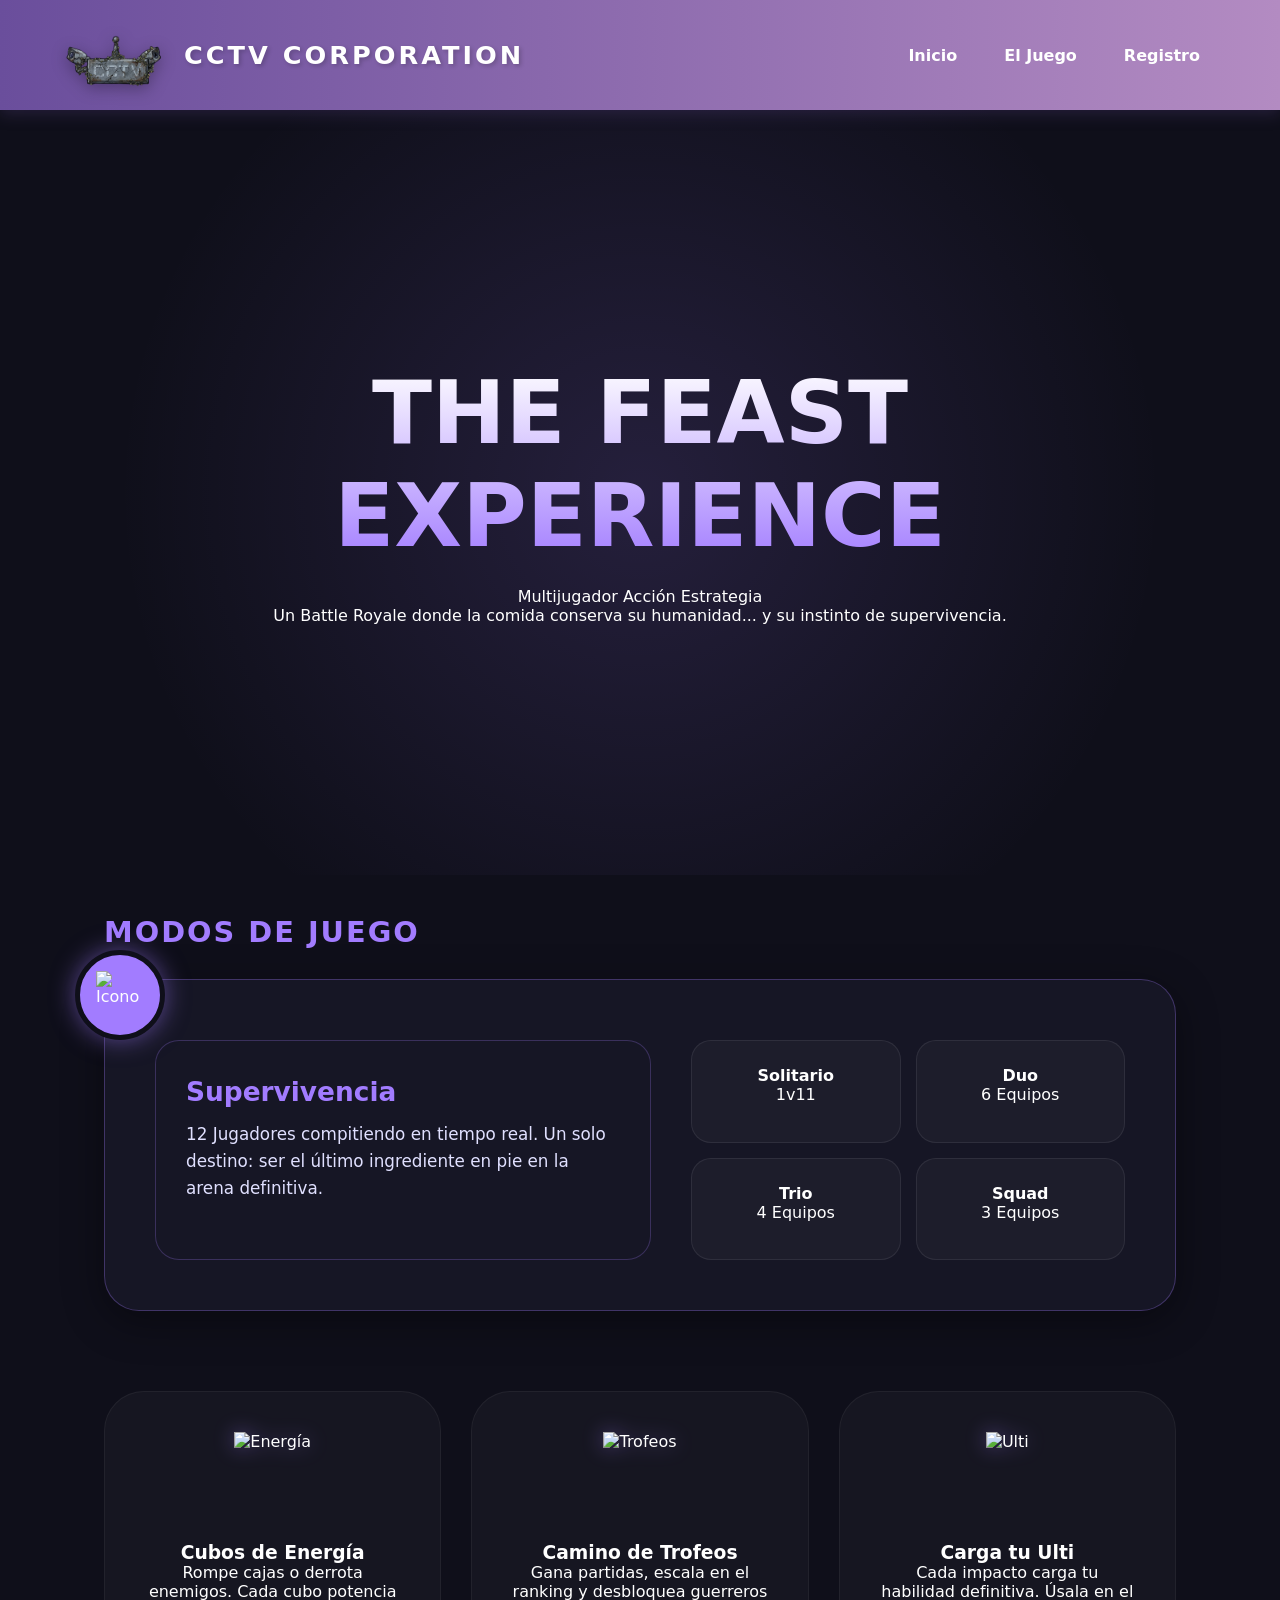
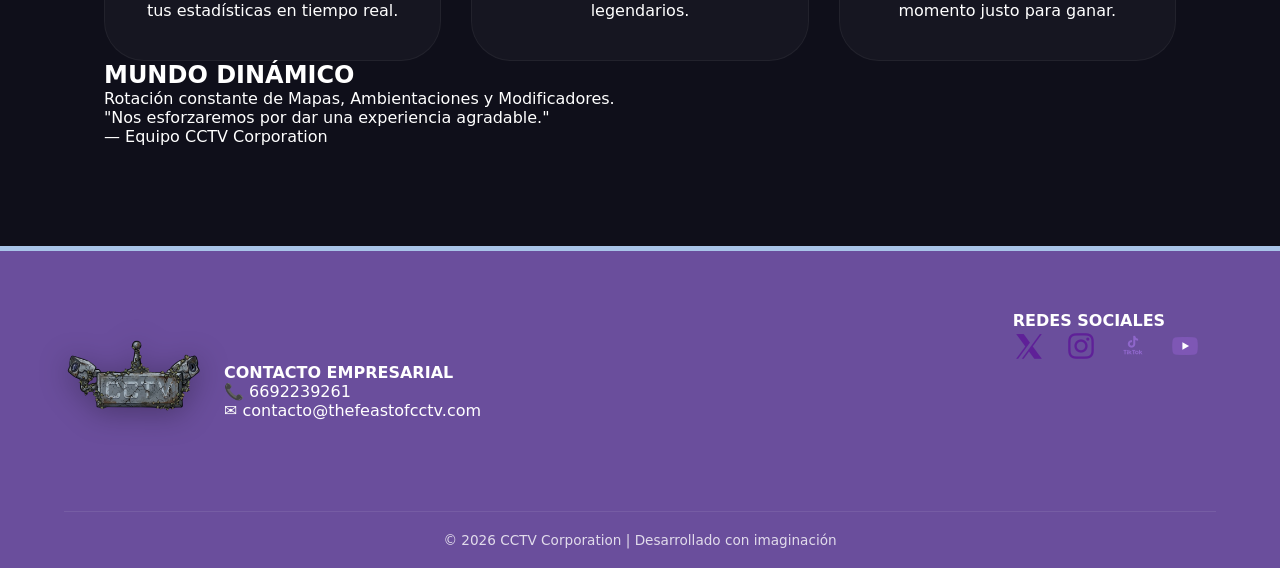
==== comojugar.html @ 88000f33 "Actualizar comojugar.html" ====
<!DOCTYPE html>
<html lang="es">
<head>
  <meta charset="UTF-8">
  <meta name="viewport" content="width=device-width, initial-scale=1.0">
  <title>CCTV Corporation | Información</title>
  <link rel="stylesheet" href="Css/estilos.css">
  <link rel="stylesheet" href="Css/informacion.css">
</head>
<body>

  <header class="kyamo">
    <div class="left">
      <img src="Img/Logo_Empresa.png" class="logo" alt="Logo CCTV Studios">
      <h2 class="brand-name">CCTV Corporation</h2>
    </div>
    <nav>
      <ul class="main-menu">
        <li><a href="index.html">Inicio</a></li>
        <li class="has-submenu">
          <span class="parent-title">El Juego</span>
          <ul class="submenu">
            <li><a href="comojugar.html">Información</a></li>
            <li><a href="Personajes.html">Personajes</a></li>
            <li><a href="powerups.html">Cosas Futuras</a></li>
          </ul>
        </li>
        <li><a href="Registro.html">Registro</a></li>
      </ul>
    </nav>
  </header>

  <main class="gameplay-page">
    <section class="gameplay-hero">
        <div class="hero-content">
            <h1 class="glitch-text">THE FEAST EXPERIENCE</h1>
            <div class="hero-badges">
                <span class="badge">Multijugador</span>
                <span class="badge">Acción</span>
                <span class="badge">Estrategia</span>
            </div>
            <p class="hero-subtitle">Un Battle Royale donde la comida conserva su humanidad... y su instinto de supervivencia.</p>
        </div>
    </section>

    <div class="main-container">
        <section class="bento-section">
            <h2 class="section-label">MODOS DE JUEGO</h2>
            
            <div class="bento-card-main">
                <div class="floating-icon-main">
                    <img src="Img/Iconos/corona.png" alt="Icono" class="custom-icon">
                </div>
                
                <div class="main-content">
                    <h3>Supervivencia</h3>
                    <p>12 Jugadores compitiendo en tiempo real. Un solo destino: ser el último ingrediente en pie en la arena definitiva.</p>
                </div>

                <div class="satellite-cards">
                    <div class="s-card"><div class="s-info"><h4>Solitario</h4><p>1v11</p></div></div>
                    <div class="s-card"><div class="s-info"><h4>Duo</h4><p>6 Equipos</p></div></div>
                    <div class="s-card"><div class="s-info"><h4>Trio</h4><p>4 Equipos</p></div></div>
                    <div class="s-card"><div class="s-info"><h4>Squad</h4><p>3 Equipos</p></div></div>
                </div>
            </div>
        </section>

        <section class="mechanics-section">
            <div class="mechanic-card">
                <div class="mech-icon-img"><img src="Img/Iconos/cubo_energia.png" alt="Energía"></div>
                <h3>Cubos de Energía</h3>
                <p>Rompe cajas o derrota enemigos. Cada cubo potencia tus estadísticas en tiempo real.</p>
            </div>
            <div class="mechanic-card">
                <div class="mech-icon-img"><img src="Img/Iconos/trofeo.png" alt="Trofeos"></div>
                <h3>Camino de Trofeos</h3>
                <p>Gana partidas, escala en el ranking y desbloquea guerreros legendarios.</p>
            </div>
            <div class="mechanic-card">
                <div class="mech-icon-img"><img src="Img/Iconos/ulti.png" alt="Ulti"></div>
                <h3>Carga tu Ulti</h3>
                <p>Cada impacto carga tu habilidad definitiva. Úsala en el momento justo para ganar.</p>
            </div>
        </section>

        <section class="rotation-banner">
            <div class="banner-content">
                <h2>MUNDO DINÁMICO</h2>
                <p>Rotación constante de Mapas, Ambientaciones y Modificadores.</p>
            </div>
        </section>

        <section class="team-footer">
            <div class="footer-card">
                <p>"Nos esforzaremos por dar una experiencia agradable."</p>
                <span class="brand-signature">— Equipo CCTV Corporation</span>
            </div>
        </section>
    </div>
  </main>

  <footer class="site-footer">
    <div class="footer-wrapper">
      <div class="footer-column left">
        <img src="Img/Logo_Empresa.png" alt="CCTV Studios" class="footer-logo">         
        <div class="contact-info">
          <h4>CONTACTO EMPRESARIAL</h4>
          <p><span class="icon">📞</span> 6692239261</p>
          <p><span class="icon">✉️</span> contacto@thefeastofcctv.com</p>
        </div>
      </div>

      <div class="footer-column right">
        <h4>REDES SOCIALES</h4>
        <div class="social-icons">
          <a href="https://x.com" target="_blank"><img src="Img/Social/X-Twitter.png" alt="X"></a>
          <a href="https://instagram.com/" target="_blank"><img src="Img/Social/Instagram.png" alt="Instagram"></a>
          <a href="https://tiktok.com/" target="_blank"><img src="Img/Social/TikTok.png" alt="TikTok"></a>
          <a href="https://youtube.com/" target="_blank"><img src="Img/Social/YouTube.png" alt="YouTube"></a>
        </div>
      </div>
    </div>

    <div class="footer-bottom">
      © 2026 CCTV Corporation | Desarrollado con imaginación 
    </div>
  </footer>

</body>
</html>
---- Css/estilos.css ----
/* ====================== VARIABLES Y PALETA ====================== */
:root {
  --lavanda-claro: #E6D4E8;
  --lavanda-medio: #B38BC2;
  --lavanda-fuerte: #6A4E9C;
  --azul-lavanda: #A8C4E8;
  --fondo: #F0E8F5; 
  --blanco: #ffffff;
  --texto-oscuro: #2d3436;
}

/* --- General --- */
body {
  margin: 0;
  padding: 0;
  font-family: 'Segoe UI', Tahoma, Geneva, Verdana, sans-serif;
  background-color: var(--fondo);
  color: var(--texto-oscuro);
  overflow-x: hidden;
}

/* --- Header / Navegación (LOGO MAXIMIZADO) --- */
.kyamo {
  background: linear-gradient(90deg, var(--lavanda-fuerte), var(--lavanda-medio));
  display: flex;
  justify-content: space-between;
  align-items: center;
  padding: 10px 5%; 
  box-shadow: 0 4px 15px rgba(106, 78, 156, 0.25);
  position: sticky;
  top: 0;
  z-index: 1000;
  min-height: 80px; 
}

.left { 
  display: flex; 
  align-items: center; 
  gap: 20px; 
}

.logo { 
  width: 100px; 
  height: auto; 
  margin-top: 5px;
  margin-bottom: -15px; 
  filter: drop-shadow(0 4px 8px rgba(0,0,0,0.3));
  transition: transform 0.4s cubic-bezier(0.175, 0.885, 0.32, 1.275);
  z-index: 1001;
}

.logo:hover {
  transform: scale(1.15) rotate(5deg);
}

.brand-name {
  color: white;
  text-transform: uppercase;
  letter-spacing: 3px;
  font-size: 1.6rem; 
  font-weight: 900;
  margin: 0;
  text-shadow: 2px 2px 4px rgba(0,0,0,0.2);
}

.main-menu { list-style: none; display: flex; gap: 15px; margin: 0; padding: 0; }

.main-menu a, .parent-title {
  color: white;
  text-decoration: none;
  font-weight: bold;
  padding: 10px 16px;
  border-radius: 25px;
  transition: 0.3s;
  font-size: 1rem;
}

.main-menu a:hover, .parent-title:hover { 
  background-color: rgba(255, 255, 255, 0.25); 
}

/* Submenú */
.has-submenu { position: relative; }
.submenu {
  display: none;
  position: absolute;
  background-color: white;
  padding: 12px;
  border-radius: 12px;
  box-shadow: 0 10px 25px rgba(0,0,0,0.15);
  list-style: none;
  top: 110%;
  left: 0;
  min-width: 180px;
}
.submenu li a { color: var(--lavanda-fuerte); display: block; padding: 10px; text-decoration: none; border-radius: 8px; }
.submenu li a:hover { background-color: var(--lavanda-claro); }
.has-submenu:hover .submenu { display: block; }

/* --- BANNER --- */
.banner { width: 100%; position: relative; overflow: hidden; }
.banner-container { position: relative; line-height: 0; }
.banner-img { width: 100%; height: auto; display: block; }

.banner-text {
  position: absolute;
  top: 50%;
  left: 5%;
  transform: translateY(-50%);
  color: white;
  max-width: 550px;
  line-height: normal;
}
.banner-text-content {
    background: rgba(0, 0, 0, 0.4); 
    padding: 30px;
    border-radius: 20px;
    backdrop-filter: blur(8px); 
    border-left: 6px solid var(--lavanda-medio);
    text-shadow: 2px 2px 10px rgba(0,0,0,0.5);
}
.banner-text h1 { font-size: 3rem; margin: 0 0 10px 0; }
.banner-text p { font-size: 1.3rem; font-weight: 300; margin: 0; }

/* --- CUERPO PRINCIPAL --- */
.main-content {
  padding: 80px 10%;
  background: linear-gradient(180deg, #F0E8F5 0%, #FFFFFF 100%);
}

.mission-section {
  text-align: center;
  background: white;
  padding: 60px 40px;
  border-radius: 40px;
  box-shadow: 0 20px 40px rgba(106, 78, 156, 0.05);
  margin-bottom: 80px;
  animation: fadeIn 1s ease-out;
}

.section-title {
    color: var(--lavanda-fuerte);
    font-size: 2.8rem;
    font-weight: 800;
    text-shadow: 2px 2px 0px var(--lavanda-claro);
}
.section-title::after {
    content: '';
    display: block; width: 60px; height: 4px;
    background: var(--lavanda-medio); margin: 15px auto; border-radius: 2px;
}

.mission-text { font-size: 1.15rem; line-height: 1.8; color: #555; max-width: 850px; margin: 0 auto; }

/* Grid de Características */
.features-grid {
    display: grid;
    grid-template-columns: repeat(auto-fit, minmax(200px, 1fr));
    gap: 25px;
    margin-top: 50px;
}
.feature-item {
    background: #fdfbff; padding: 30px; border-radius: 20px;
    border: 2px solid var(--lavanda-claro); 
    box-shadow: 0 10px 20px rgba(179, 139, 194, 0.15);
    transition: 0.3s ease;
}
.feature-item:hover { transform: translateY(-10px); border-color: var(--lavanda-fuerte); background-color: var(--blanco); }
.feature-icon { font-size: 2.5rem; margin-bottom: 15px; display: block; }

/* --- SECCIÓN PROYECTO CON SLIDER Y LOGO --- */
.featured-project {
  background: linear-gradient(135deg, var(--lavanda-fuerte) 0%, var(--lavanda-medio) 100%);
  padding: 60px;
  border-radius: 40px;
  box-shadow: 0 15px 40px rgba(106, 78, 156, 0.3);
  color: white;
}

.project-container { display: flex; align-items: center; gap: 50px; flex-wrap: wrap; }

.project-info { flex: 1; min-width: 300px; }
.project-info .subtitle { color: var(--lavanda-claro); font-weight: bold; letter-spacing: 2px; font-size: 0.9rem; }
.project-name { font-size: 2.8rem; font-weight: bold; margin: 10px 0 20px 0; }
.project-info p { color: rgba(255, 255, 255, 0.9); line-height: 1.6; margin-bottom: 25px; }

.btn-explore {
  display: inline-block; background-color: white; color: var(--lavanda-fuerte);
  padding: 15px 35px; border-radius: 50px; text-decoration: none; font-weight: bold; transition: 0.3s;
}
.btn-explore:hover { background-color: var(--lavanda-claro); transform: translateY(-3px) scale(1.05); }

/* Contenedor del Slider y Logo del Juego */
.project-image-wrapper {
    flex: 1;
    position: relative;
    display: flex;
    justify-content: center;
    align-items: center;
    min-height: 450px; 
    border-radius: 30px;
}

/* El Logo del Videojuego Maximizado */
.floating-game-logo {
    width: 100%;
    max-width: 500px; /* Tamaño épico para el logo */
    height: auto;
    z-index: 10;
    filter: drop-shadow(0 20px 50px rgba(0,0,0,0.5));
    animation: float 4s ease-in-out infinite;
}

/* El Carrusel de Fondo Animado */
.game-slider {
    position: absolute;
    width: 100%; height: 100%; top: 0; left: 0;
    border-radius: 30px; overflow: hidden;
    opacity: 0.3; /* No distrae el texto */
    mask-image: radial-gradient(circle, black 50%, transparent 100%);
}
.slide {
    position: absolute; width: 100%; height: 100%;
    object-fit: cover; opacity: 0;
    animation: autoSlider 12s infinite;
}
.slide:nth-child(1) { animation-delay: 0s; }
.slide:nth-child(2) { animation-delay: 4s; }
.slide:nth-child(3) { animation-delay: 8s; }

/* --- Animaciones --- */
@keyframes autoSlider {
    0% { opacity: 0; transform: scale(1.1); }
    10% { opacity: 1; }
    33% { opacity: 1; }
    43% { opacity: 0; transform: scale(1); }
    100% { opacity: 0; }
}
@keyframes float { 0%, 100% { transform: translateY(0px); } 50% { transform: translateY(-20px); } }
@keyframes fadeIn { from { opacity: 0; transform: translateY(20px); } to { opacity: 1; transform: translateY(0); } }

/* --- Footer --- */
.site-footer {
  background-color: var(--lavanda-fuerte);
  color: white;
  padding: 60px 5% 20px;
  border-top: 5px solid var(--azul-lavanda);
}
.footer-wrapper { display: flex; justify-content: space-between; flex-wrap: wrap; gap: 40px; }
.footer-logo { width: 140px; height: auto; margin-bottom: 20px; filter: drop-shadow(0 5px 15px rgba(0,0,0,0.3)); }

.social-icons img { width: 32px; margin-right: 15px; transition: 0.3s; }
.social-icons img:hover { transform: translateY(-5px); }

.footer-bottom {
  text-align: center; margin-top: 40px; padding-top: 20px;
  border-top: 1px solid rgba(255,255,255,0.1); font-size: 0.85rem; opacity: 0.8;
}


/* ====================== MODO MÓVIL DEFINITIVO (TOTAL) ====================== */
@media (max-width: 768px) {
  
  /* 1. Header compacto */
  .kyamo {
    padding: 8px 5%;
    flex-direction: column; 
    gap: 5px;
  }
  .left { flex-direction: row; gap: 10px; }
  .logo { width: 45px; margin: 0; }
  .brand-name { font-size: 1.1rem; letter-spacing: 1px; }
  .main-menu { gap: 5px; }
  .main-menu a, .parent-title { font-size: 0.8rem; padding: 5px 10px; }

  /* 2. Banner: Texto miniatura */
  .banner-text {
    top: 50%;
    left: 5%;
    max-width: 180px; 
    transform: translateY(-50%);
    position: absolute; 
  }
  .banner-text-content {
    padding: 8px 12px;
    background: rgba(0, 0, 0, 0.5);
    border-radius: 10px;
  }
  .banner-text h1 { font-size: 1rem; margin: 0; }
  .banner-text p { font-size: 0.65rem; line-height: 1.1; }

  /* 3. Contenido principal */
  .main-content { padding: 30px 5%; }
  .section-title { font-size: 1.8rem; }
  .features-grid { grid-template-columns: 1fr; gap: 15px; }

  /* 4. TARJETA DEL JUEGO (ARREGLO DE TEXTO Y ESPACIOS) */
  .featured-project {
    padding: 40px 20px !important; /* Forzamos espacio interno */
    border-radius: 35px;
    margin: 0 10px; /* Evita que la tarjeta toque los bordes del cel */
  }

  .project-info {
    width: 100%;
    display: flex;
    flex-direction: column;
    align-items: center; /* Centra títulos, párrafos y botones */
  }

  .project-name {
    font-size: 1.8rem;
    margin-bottom: 15px;
    text-align: center;
  }

  .project-info p {
    font-size: 0.9rem;
    line-height: 1.5;
    max-width: 92%; /* EL TRUCO: evita que el texto toque los bordes */
    margin: 0 auto 25px auto; 
    text-align: center;
  }

  /* 5. EL LOGO (LA MANZANA) */
  .project-image-wrapper {
    min-height: 250px;
    display: flex;
    justify-content: center;
    align-items: center;
    margin-top: 30px; /* Separa la manzana del botón de arriba */
    width: 100%;
  }

  .floating-game-logo {
    width: 85%; /* Se adapta al ancho del dispositivo */
    max-width: 260px; /* Tamaño máximo para que no se vea gigante */
    height: auto;
    filter: drop-shadow(0 15px 30px rgba(0,0,0,0.4));
  }

  /* 6. Footer móvil */
  .footer-wrapper {
    flex-direction: column;
    text-align: center;
    gap: 25px;
  }
  .footer-logo { width: 80px; margin: 0 auto; }
}
---- Css/informacion.css ----
/* --- VARIABLES Y RESET --- */
:root {
    --neon-purple: #a27cff;
    --neon-pink: #ff00ff;
    --deep-bg: #0f0f1a;
}

* {
    margin: 0;
    padding: 0;
    box-sizing: border-box;
}

body {
    background-color: var(--deep-bg);
    color: white;
    font-family: 'Segoe UI', system-ui, sans-serif;
    overflow-x: hidden;
}

/* --- HERO SECTION --- */
.gameplay-hero {
    height: 85vh;
    display: flex;
    justify-content: center;
    align-items: center;
    text-align: center;
    background: radial-gradient(circle at center, rgba(162, 124, 255, 0.15) 0%, transparent 70%);
}

.hero-content {
    width: 100%;
    max-width: 900px;
    display: flex;
    flex-direction: column;
    align-items: center;
}

.glitch-text {
    font-size: clamp(2.5rem, 8vw, 5.5rem);
    font-weight: 900;
    background: linear-gradient(to bottom, #fff, var(--neon-purple));
    -webkit-background-clip: text;
    -webkit-text-fill-color: transparent;
    margin-bottom: 20px;
}

/* --- SECCIÓN MODOS DE JUEGO --- */
.main-container {
    max-width: 1200px;
    margin: 0 auto;
    padding: 0 5% 100px;
}

.section-label {
    font-size: 1.8rem;
    margin: 40px 0 20px;
    text-transform: uppercase;
    letter-spacing: 2px;
    color: var(--neon-purple);
}

/* TARJETA PRINCIPAL - CORREGIDA */
.bento-card-main {
    background: #161625 !important;
    border: 1px solid rgba(162, 124, 255, 0.3);
    border-radius: 35px;
    padding: 60px 50px 50px;
    position: relative;
    display: flex;
    align-items: stretch;        /* Mejor alineación vertical */
    gap: 40px;
    margin-top: 30px;
    box-shadow: 0 10px 40px rgba(0, 0, 0, 0.4);
}

/* ICONO EN LA ESQUERDA */
.floating-icon-main {
    position: absolute;
    top: -30px;    
    left: -30px;   
    width: 90px;
    height: 90px;
    background: var(--neon-purple);
    border-radius: 50%;
    display: flex;
    align-items: center;
    justify-content: center;
    box-shadow: 0 0 25px rgba(162, 124, 255, 0.5);
    z-index: 10;
    border: 5px solid var(--deep-bg);
}

.floating-icon-main img {
    width: 60%;
    height: 60%;
    object-fit: contain;
}

/* === FIX DEL RECTÁNGULO BLANCO === */
.main-content {
    flex: 1;
    background: #161625;
    padding: 35px 30px;
    border-radius: 24px;
    border: 1px solid rgba(162, 124, 255, 0.25);
    min-height: 220px;
}

.main-content h3 {
    color: var(--neon-purple);
    margin-bottom: 14px;
    font-size: 1.65rem;
}

.main-content p {
    color: #e0e0ff;
    line-height: 1.6;
    font-size: 1.05rem;
}

/* TARJETAS PEQUEÑAS (Solitario, Duo, Trio, Squad) */
.satellite-cards {
    flex: 1;
    display: grid;
    grid-template-columns: 1fr 1fr;
    gap: 15px;
    align-self: stretch;
}

.s-card {
    background: rgba(255, 255, 255, 0.03);
    border: 1px solid rgba(255, 255, 255, 0.08);
    padding: 25px;
    border-radius: 20px;
    text-align: center;
    transition: all 0.3s ease;
}

.s-card:hover {
    background: rgba(162, 124, 255, 0.08);
    border-color: rgba(162, 124, 255, 0.3);
    transform: translateY(-3px);
}

/* --- SECCIÓN MECÁNICAS --- */
.mechanics-section {
    display: grid;
    grid-template-columns: repeat(3, 1fr);
    gap: 30px;
    margin-top: 80px;
}

.mechanic-card {
    background: rgba(255, 255, 255, 0.03);
    padding: 40px;
    border-radius: 40px;
    border: 1px solid rgba(255, 255, 255, 0.05);
    text-align: center;
    transition: 0.3s;
}

.mechanic-card:hover {
    transform: translateY(-5px);
    border-color: rgba(162, 124, 255, 0.2);
}

/* ESTILO PARA ICONOS PERSONALIZADOS */
.mech-icon-img {
    width: 100%;
    height: 90px;
    display: flex;
    justify-content: center;
    align-items: center;
    margin-bottom: 20px;
}

.mech-icon-img img {
    height: 100%;
    width: auto;
    filter: drop-shadow(0 0 10px rgba(162, 124, 255, 0.4));
}

/* RESPONSIVE */
@media (max-width: 950px) {
    .floating-icon-main { 
        left: 15px; 
        top: -40px; 
    }
    
    .bento-card-main { 
        flex-direction: column; 
        padding-top: 80px; 
        text-align: center; 
        gap: 30px;
    }
    
    .main-content {
        min-height: auto;
        text-align: center;
    }
    
    .mechanics-section { 
        grid-template-columns: 1fr; 
    }
    
    .satellite-cards { 
        width: 100%; 
        grid-template-columns: 1fr 1fr; 
    }
}

/* Pequeño ajuste extra para móviles muy pequeños */
@media (max-width: 600px) {
    .satellite-cards {
        grid-template-columns: 1fr;
    }
    
    .bento-card-main {
        padding: 60px 25px 40px;
    }
}
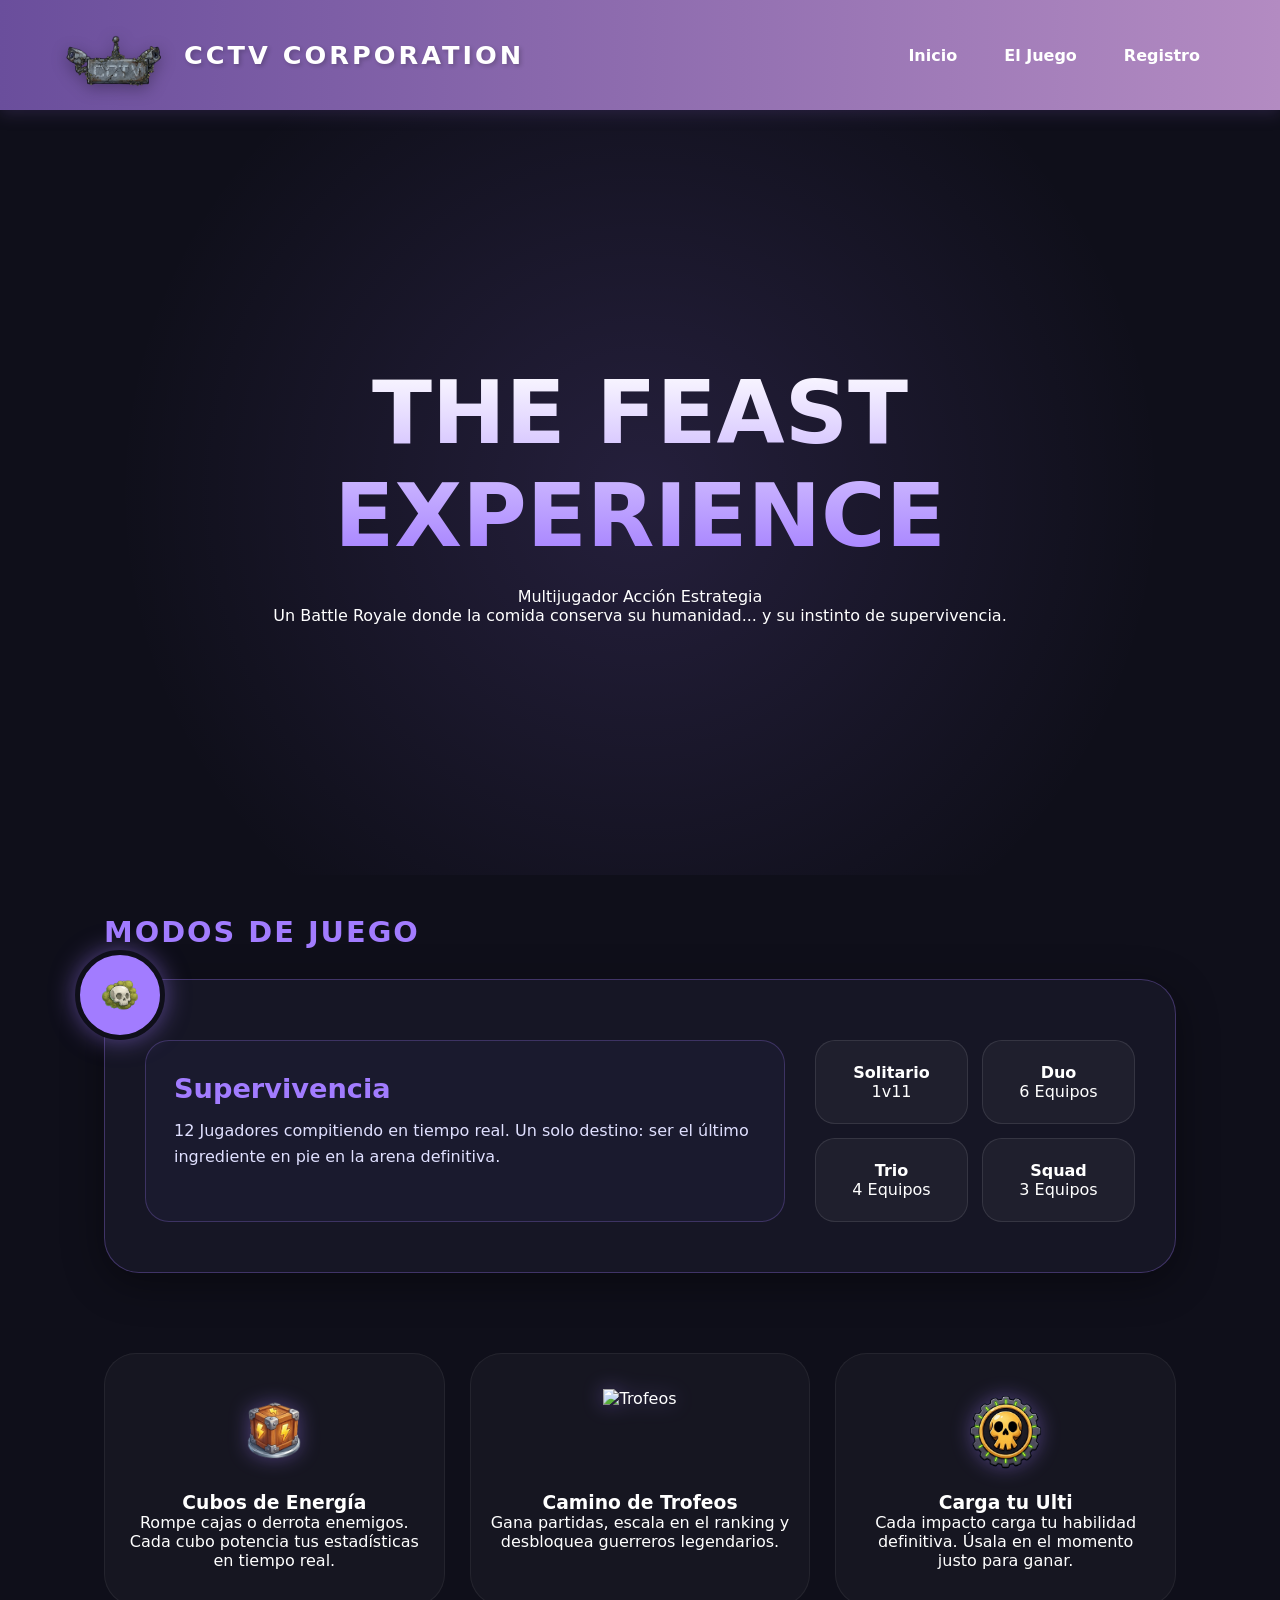
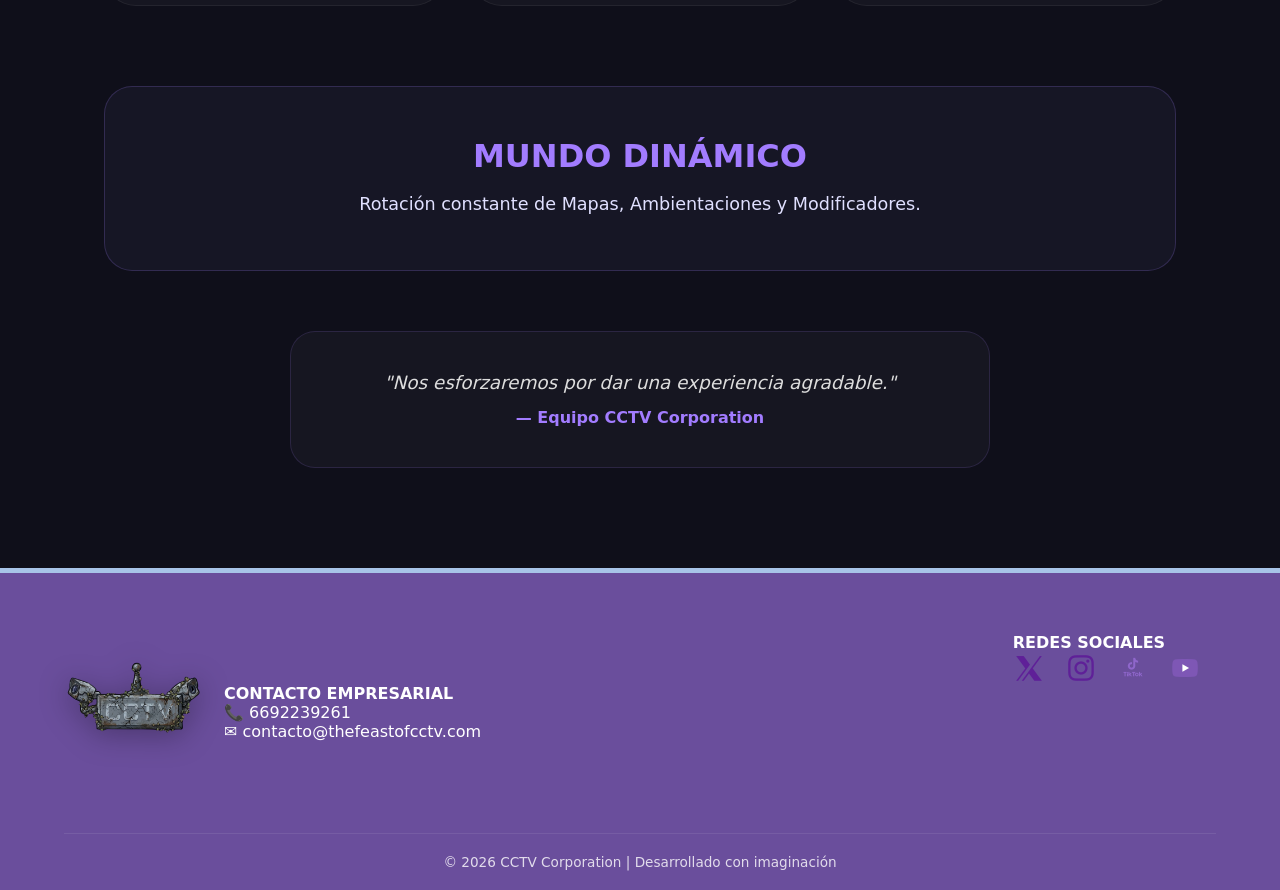
==== commit 93469bae: "Actualizar comojugar.html" ====
--- a/comojugar.html
+++ b/comojugar.html
@@ -73,7 +73,7 @@
                 <p>Rompe cajas o derrota enemigos. Cada cubo potencia tus estadísticas en tiempo real.</p>
             </div>
             <div class="mechanic-card">
-                <div class="mech-icon-img"><img src="Img/Iconos/trofeo.png" alt="Trofeos"></div>
+                <div class="mech-icon-img"><img src="Img/Iconos/trofeo.svg" alt="Trofeos"></div>
                 <h3>Camino de Trofeos</h3>
                 <p>Gana partidas, escala en el ranking y desbloquea guerreros legendarios.</p>
             </div>
--- a/Css/informacion.css
+++ b/Css/informacion.css
@@ -60,25 +60,24 @@
     color: var(--neon-purple);
 }
 
-/* TARJETA PRINCIPAL - CORREGIDA */
+/* TARJETA PRINCIPAL */
 .bento-card-main {
-    background: #161625 !important;
+    background: #161625;
     border: 1px solid rgba(162, 124, 255, 0.3);
     border-radius: 35px;
-    padding: 60px 50px 50px;
+    padding: 60px 40px 50px;
     position: relative;
     display: flex;
-    align-items: stretch;        /* Mejor alineación vertical */
-    gap: 40px;
+    gap: 30px;
     margin-top: 30px;
     box-shadow: 0 10px 40px rgba(0, 0, 0, 0.4);
 }
 
-/* ICONO EN LA ESQUERDA */
+/* ICONO FLOTANTE */
 .floating-icon-main {
     position: absolute;
-    top: -30px;    
-    left: -30px;   
+    top: -30px;
+    left: -30px;
     width: 90px;
     height: 90px;
     background: var(--neon-purple);
@@ -97,126 +96,165 @@
     object-fit: contain;
 }
 
-/* === FIX DEL RECTÁNGULO BLANCO === */
+/* CONTENIDO PRINCIPAL (SUPERVIVENCIA) */
 .main-content {
     flex: 1;
-    background: #161625;
-    padding: 35px 30px;
+    background: #1a1a2e;
+    padding: 32px 28px;
     border-radius: 24px;
     border: 1px solid rgba(162, 124, 255, 0.25);
-    min-height: 220px;
+    min-width: 0;
 }
 
 .main-content h3 {
     color: var(--neon-purple);
     margin-bottom: 14px;
-    font-size: 1.65rem;
+    font-size: 1.7rem;
 }
 
 .main-content p {
     color: #e0e0ff;
-    line-height: 1.6;
-    font-size: 1.05rem;
-}
-
-/* TARJETAS PEQUEÑAS (Solitario, Duo, Trio, Squad) */
+    line-height: 1.65;
+}
+
+/* TARJETAS SATÉLITE */
 .satellite-cards {
-    flex: 1;
     display: grid;
     grid-template-columns: 1fr 1fr;
-    gap: 15px;
-    align-self: stretch;
+    gap: 14px;
+    flex-shrink: 0;
+    width: 100%;
+    max-width: 320px;
 }
 
 .s-card {
-    background: rgba(255, 255, 255, 0.03);
-    border: 1px solid rgba(255, 255, 255, 0.08);
-    padding: 25px;
+    background: rgba(255, 255, 255, 0.04);
+    border: 1px solid rgba(255, 255, 255, 0.1);
+    padding: 22px 18px;
     border-radius: 20px;
     text-align: center;
     transition: all 0.3s ease;
 }
 
 .s-card:hover {
-    background: rgba(162, 124, 255, 0.08);
-    border-color: rgba(162, 124, 255, 0.3);
-    transform: translateY(-3px);
+    background: rgba(162, 124, 255, 0.1);
+    border-color: var(--neon-purple);
 }
 
 /* --- SECCIÓN MECÁNICAS --- */
 .mechanics-section {
     display: grid;
     grid-template-columns: repeat(3, 1fr);
-    gap: 30px;
+    gap: 25px;
     margin-top: 80px;
 }
 
 .mechanic-card {
     background: rgba(255, 255, 255, 0.03);
-    padding: 40px;
-    border-radius: 40px;
-    border: 1px solid rgba(255, 255, 255, 0.05);
-    text-align: center;
-    transition: 0.3s;
-}
-
-.mechanic-card:hover {
-    transform: translateY(-5px);
-    border-color: rgba(162, 124, 255, 0.2);
-}
-
-/* ESTILO PARA ICONOS PERSONALIZADOS */
+    padding: 35px 20px;
+    border-radius: 32px;
+    border: 1px solid rgba(255, 255, 255, 0.06);
+    text-align: center;
+}
+
 .mech-icon-img {
-    width: 100%;
-    height: 90px;
+    height: 85px;
     display: flex;
     justify-content: center;
     align-items: center;
-    margin-bottom: 20px;
+    margin-bottom: 18px;
 }
 
 .mech-icon-img img {
     height: 100%;
-    width: auto;
     filter: drop-shadow(0 0 10px rgba(162, 124, 255, 0.4));
+}
+
+/* ====================== SECCIONES QUE FALTABAN ====================== */
+
+/* MUNDO DINÁMICO */
+.rotation-banner {
+    margin-top: 80px;
+    background: #161625;
+    border-radius: 28px;
+    padding: 50px 40px;
+    text-align: center;
+    border: 1px solid rgba(162, 124, 255, 0.2);
+}
+
+.rotation-banner h2 {
+    color: var(--neon-purple);
+    font-size: 2rem;
+    margin-bottom: 15px;
+}
+
+.rotation-banner p {
+    color: #e0e0ff;
+    font-size: 1.1rem;
+    line-height: 1.7;
+}
+
+/* NOTA DEL EQUIPO (team-footer) */
+.team-footer {
+    margin-top: 60px;
+    text-align: center;
+}
+
+.footer-card {
+    background: rgba(255, 255, 255, 0.03);
+    border: 1px solid rgba(162, 124, 255, 0.15);
+    border-radius: 25px;
+    padding: 40px 30px;
+    max-width: 700px;
+    margin: 0 auto;
+}
+
+.footer-card p {
+    font-size: 1.15rem;
+    font-style: italic;
+    margin-bottom: 15px;
+    color: #ddd;
+}
+
+.brand-signature {
+    color: var(--neon-purple);
+    font-weight: 600;
 }
 
 /* RESPONSIVE */
 @media (max-width: 950px) {
-    .floating-icon-main { 
-        left: 15px; 
-        top: -40px; 
-    }
-    
-    .bento-card-main { 
-        flex-direction: column; 
-        padding-top: 80px; 
-        text-align: center; 
-        gap: 30px;
-    }
-    
+    .bento-card-main {
+        flex-direction: column;
+        padding: 75px 25px 40px;
+        gap: 25px;
+    }
+
+    .satellite-cards {
+        grid-template-columns: 1fr 1fr;
+        width: 100%;
+        max-width: none;
+    }
+
     .main-content {
-        min-height: auto;
         text-align: center;
     }
-    
-    .mechanics-section { 
-        grid-template-columns: 1fr; 
-    }
-    
-    .satellite-cards { 
-        width: 100%; 
-        grid-template-columns: 1fr 1fr; 
-    }
-}
-
-/* Pequeño ajuste extra para móviles muy pequeños */
+
+    .mechanics-section {
+        grid-template-columns: 1fr;
+    }
+
+    .rotation-banner {
+        padding: 40px 25px;
+    }
+}
+
 @media (max-width: 600px) {
     .satellite-cards {
         grid-template-columns: 1fr;
     }
-    
+
     .bento-card-main {
-        padding: 60px 25px 40px;
+        padding-left: 20px;
+        padding-right: 20px;
     }
 }
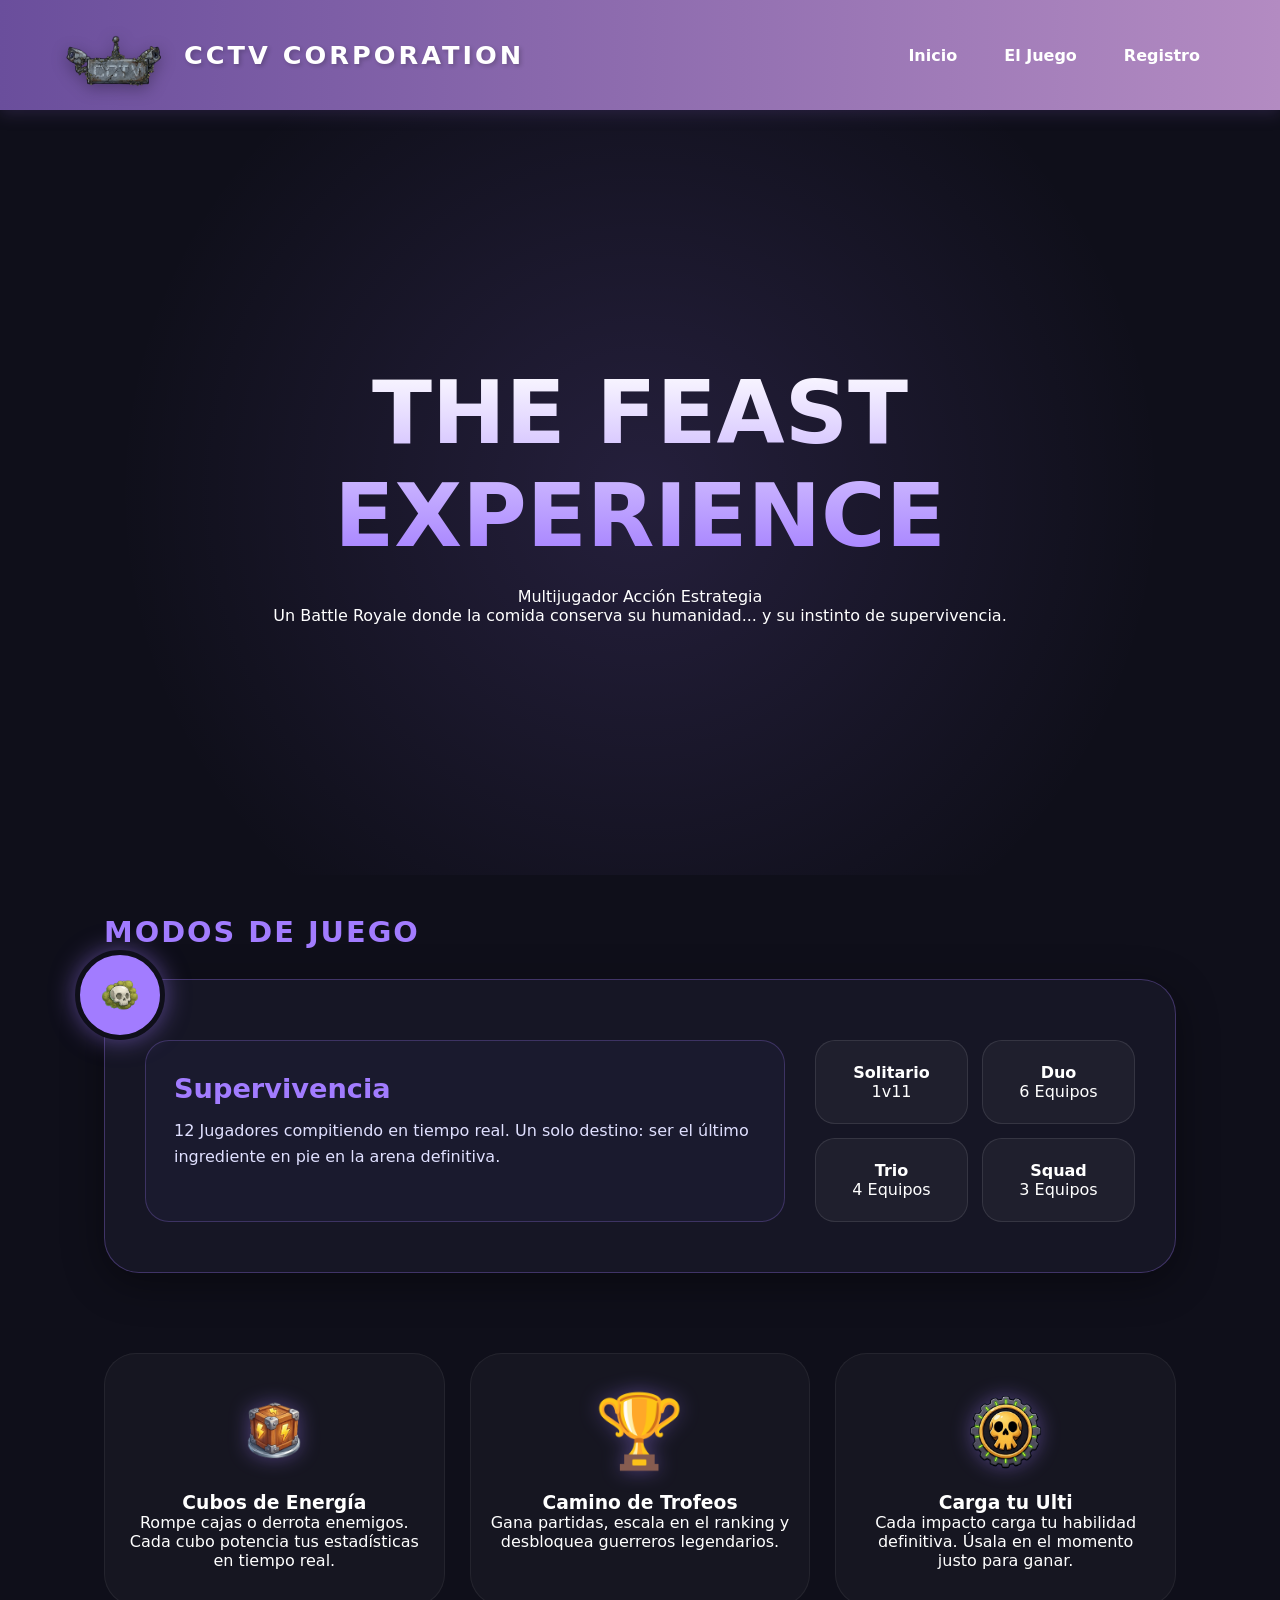
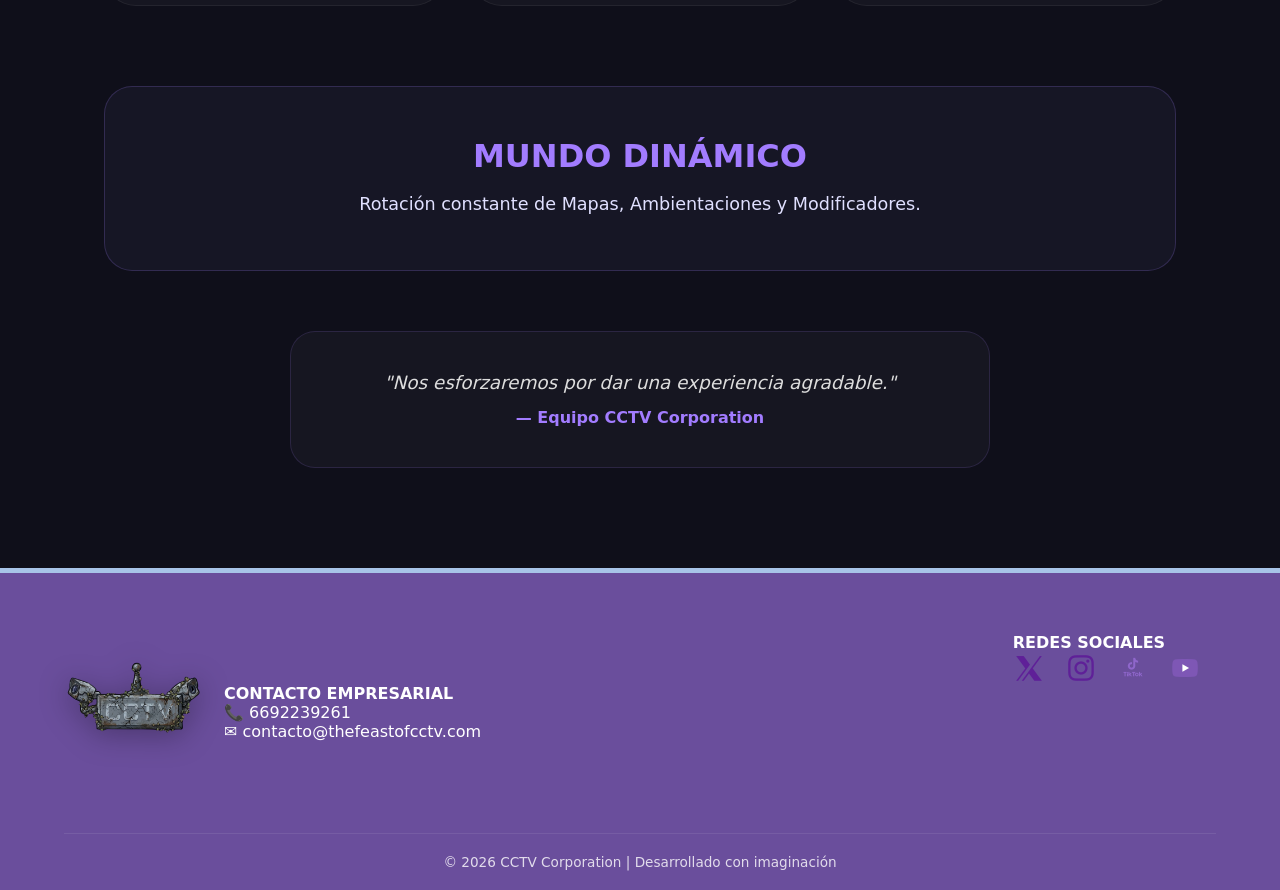
==== commit 8195b7d7: "Actualizar comojugar.html" ====
--- a/comojugar.html
+++ b/comojugar.html
@@ -73,7 +73,7 @@
                 <p>Rompe cajas o derrota enemigos. Cada cubo potencia tus estadísticas en tiempo real.</p>
             </div>
             <div class="mechanic-card">
-                <div class="mech-icon-img"><img src="Img/Iconos/trofeo.svg" alt="Trofeos"></div>
+                <div class="mech-icon-img"><img src="Img/Iconos/Trofeo.png" alt="Trofeos"></div>
                 <h3>Camino de Trofeos</h3>
                 <p>Gana partidas, escala en el ranking y desbloquea guerreros legendarios.</p>
             </div>
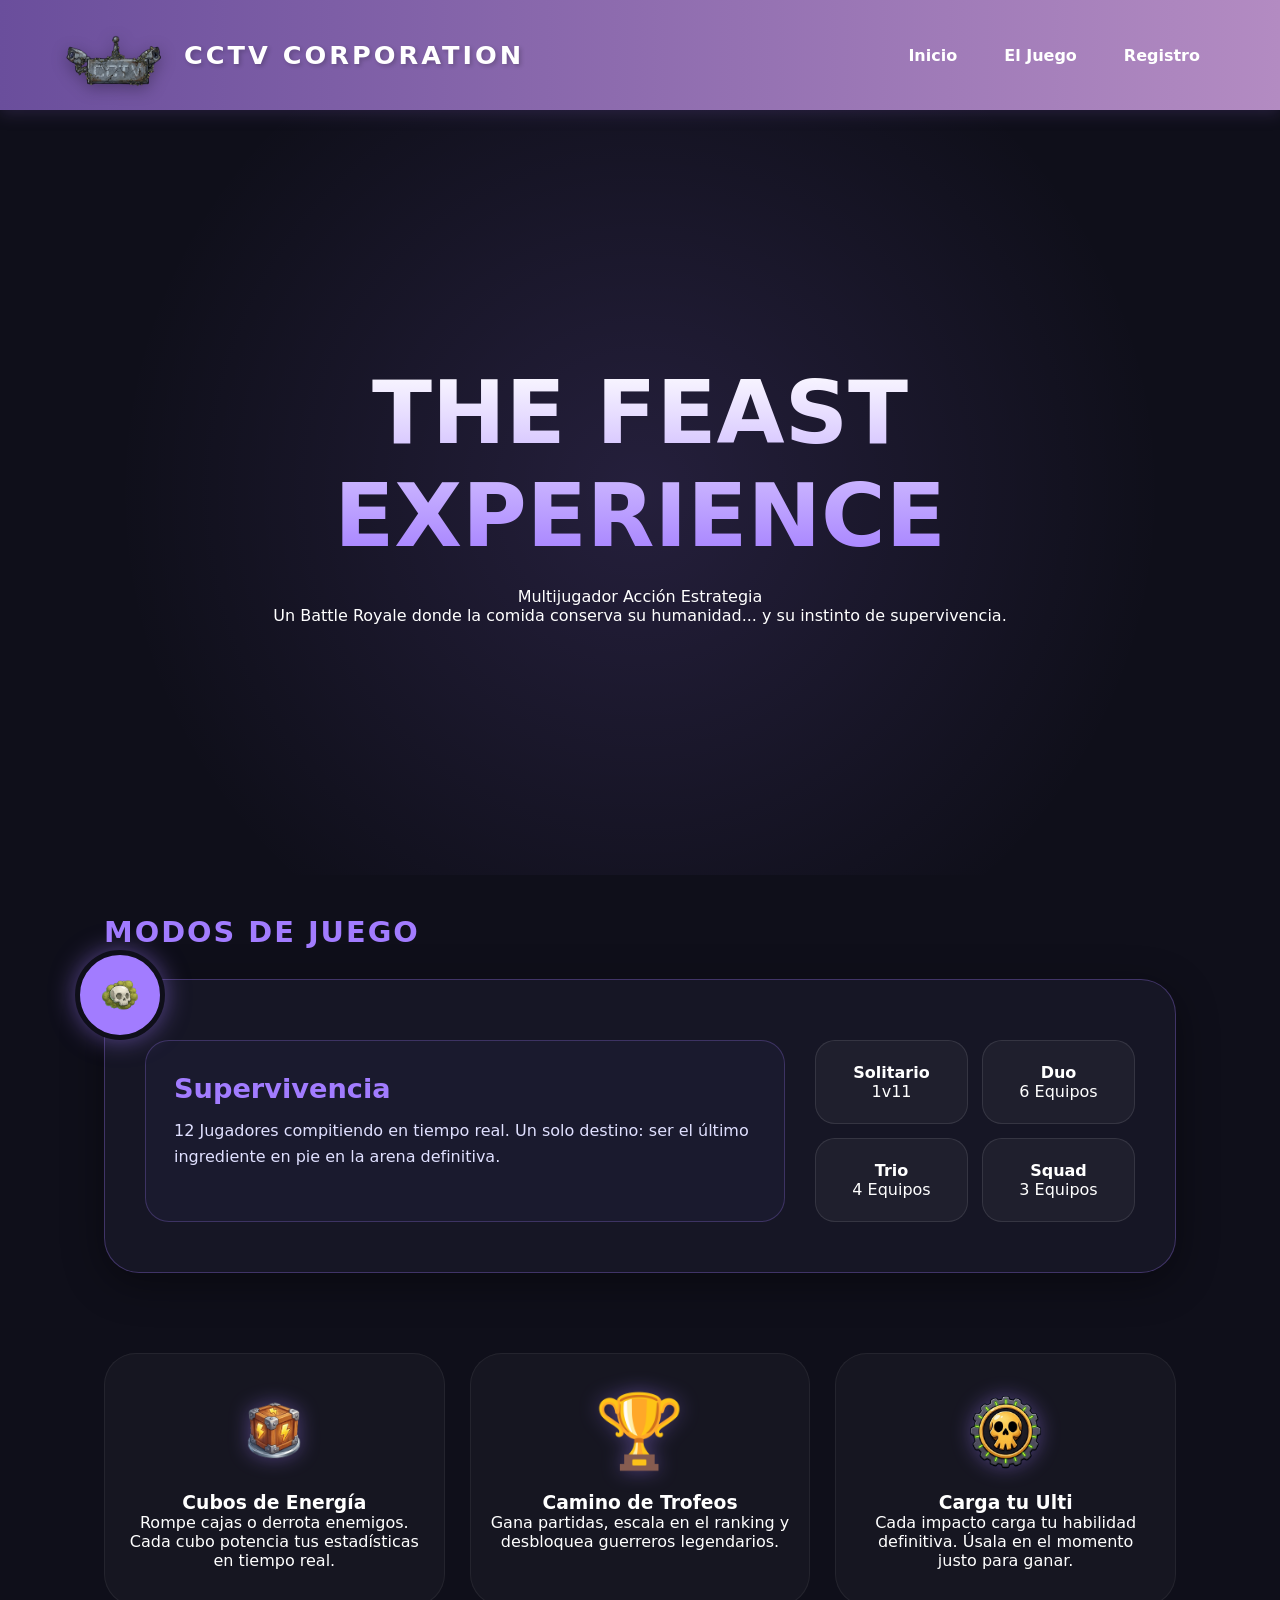
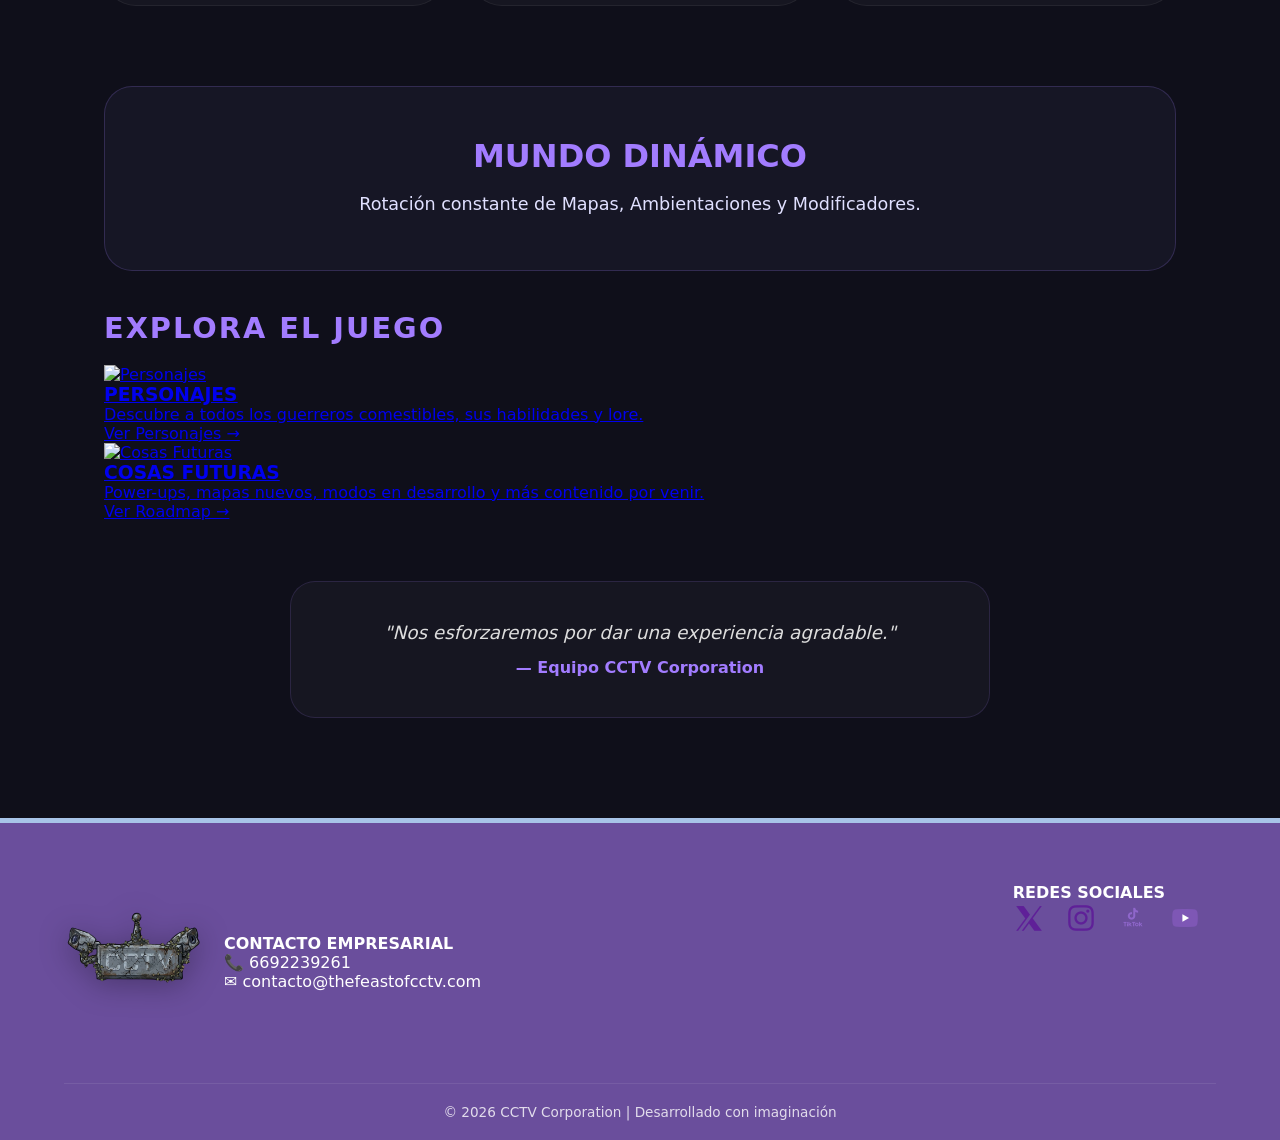
==== commit ac53502b: "Actualizar comojugar.html" ====
--- a/comojugar.html
+++ b/comojugar.html
@@ -90,6 +90,32 @@
                 <p>Rotación constante de Mapas, Ambientaciones y Modificadores.</p>
             </div>
         </section>
+<section class="explore-section">
+        <h2 class="section-label">EXPLORA EL JUEGO</h2>
+        <div class="explore-grid">
+            
+            <!-- Tarjeta Personajes -->
+            <a href="Personajes.html" class="explore-card characters-card">
+                <div class="card-icon">
+                    <img src="Img/Iconos/personajes-icon.png" alt="Personajes">
+                </div>
+                <h3>PERSONAJES</h3>
+                <p>Descubre a todos los guerreros comestibles, sus habilidades y lore.</p>
+                <span class="explore-link">Ver Personajes →</span>
+            </a>
+
+            <!-- Tarjeta Cosas Futuras -->
+            <a href="powerups.html" class="explore-card future-card">
+                <div class="card-icon">
+                    <img src="Img/Iconos/futuro-icon.png" alt="Cosas Futuras">
+                </div>
+                <h3>COSAS FUTURAS</h3>
+                <p>Power-ups, mapas nuevos, modos en desarrollo y más contenido por venir.</p>
+                <span class="explore-link">Ver Roadmap →</span>
+            </a>
+
+        </div>
+    </section>
 
         <section class="team-footer">
             <div class="footer-card">
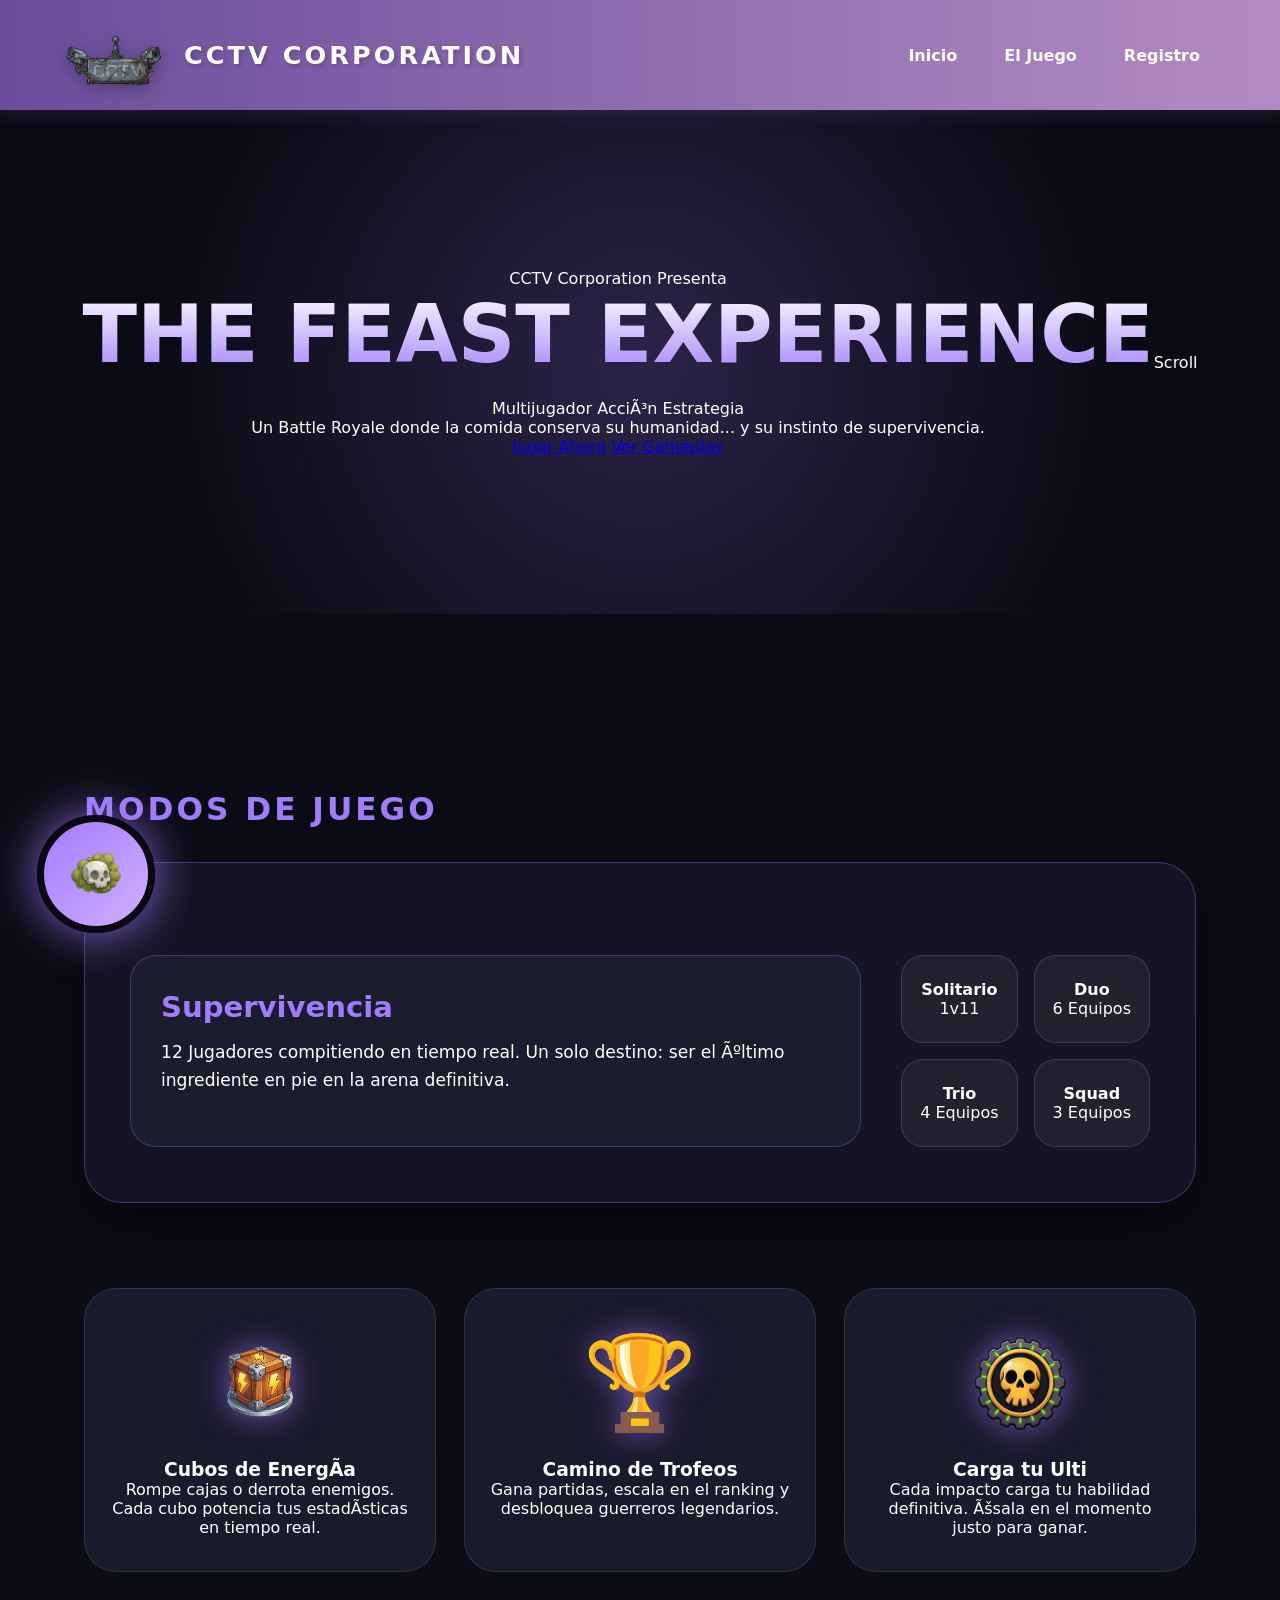
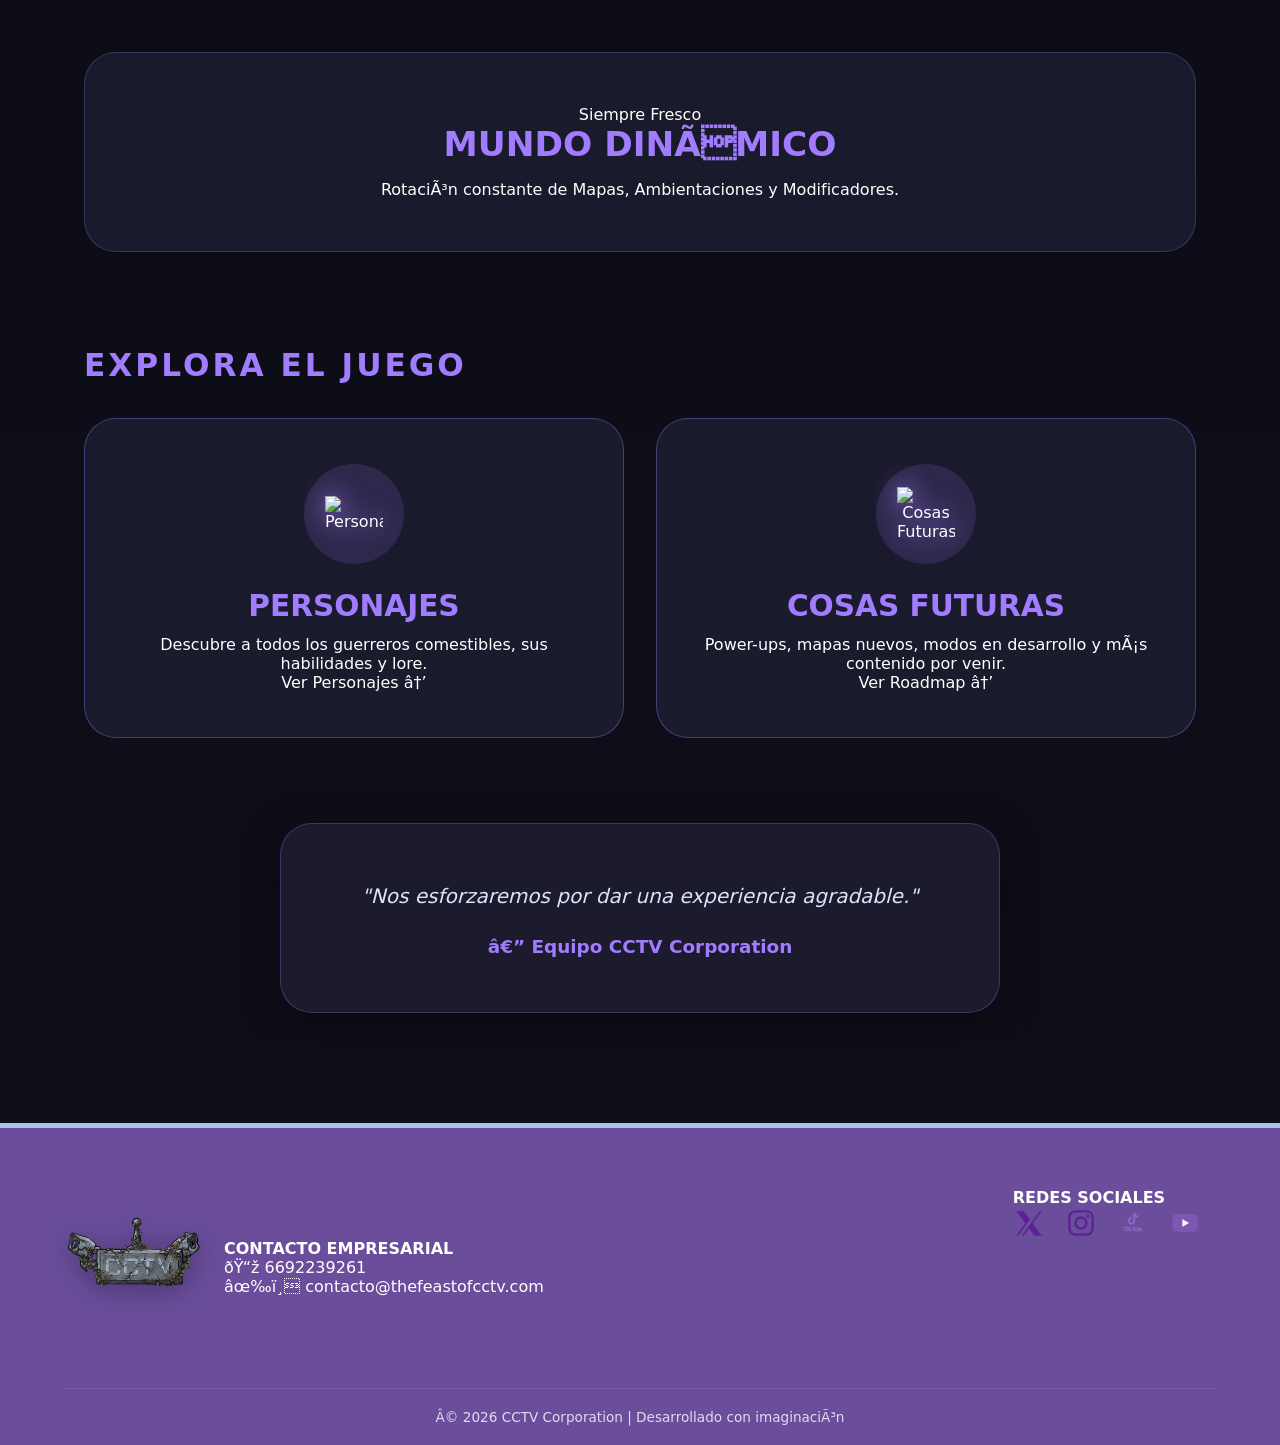
==== commit 42e5d2d8: "Actualizar comojugar.html" ====
--- a/comojugar.html
+++ b/comojugar.html
@@ -3,9 +3,12 @@
 <head>
   <meta charset="UTF-8">
   <meta name="viewport" content="width=device-width, initial-scale=1.0">
-  <title>CCTV Corporation | Información</title>
+  <title>CCTV Corporation | InformaciÃ³n</title>
   <link rel="stylesheet" href="Css/estilos.css">
   <link rel="stylesheet" href="Css/informacion.css">
+  <link rel="preconnect" href="https://fonts.googleapis.com">
+  <link rel="preconnect" href="https://fonts.gstatic.com" crossorigin>
+  <link href="https://fonts.googleapis.com/css2?family=Orbitron:wght@400;700;900&display=swap" rel="stylesheet">
 </head>
 <body>
 
@@ -20,7 +23,7 @@
         <li class="has-submenu">
           <span class="parent-title">El Juego</span>
           <ul class="submenu">
-            <li><a href="comojugar.html">Información</a></li>
+            <li><a href="comojugar.html">InformaciÃ³n</a></li>
             <li><a href="Personajes.html">Personajes</a></li>
             <li><a href="powerups.html">Cosas Futuras</a></li>
           </ul>
@@ -32,97 +35,116 @@
 
   <main class="gameplay-page">
     <section class="gameplay-hero">
-        <div class="hero-content">
-            <h1 class="glitch-text">THE FEAST EXPERIENCE</h1>
-            <div class="hero-badges">
-                <span class="badge">Multijugador</span>
-                <span class="badge">Acción</span>
-                <span class="badge">Estrategia</span>
+      <div class="hero-bg-grid"></div>
+      <div class="hero-orb orb-1"></div>
+      <div class="hero-orb orb-2"></div>
+
+      <div class="hero-content">
+        <p class="hero-tagline">CCTV Corporation Presenta</p>
+        <h1 class="glitch-text" data-text="THE FEAST EXPERIENCE">THE FEAST EXPERIENCE</h1>
+        <div class="hero-badges">
+          <span class="badge">Multijugador</span>
+          <span class="badge">AcciÃ³n</span>
+          <span class="badge">Estrategia</span>
+        </div>
+        <p class="hero-subtitle">Un Battle Royale donde la comida conserva su humanidad... y su instinto de supervivencia.</p>
+        <div class="hero-cta-group">
+          <a href="Registro.html" class="btn-primary">Jugar Ahora</a>
+          <a href="comojugar.html" class="btn-outline">Ver Gameplay</a>
+        </div>
+      </div>
+
+      <div class="hero-scroll-hint">
+        <span>Scroll</span>
+        <div class="scroll-line"></div>
+      </div>
+    </section>
+
+    <div id="particles"></div>
+
+    <div class="main-container">
+      <section class="bento-section">
+        <h2 class="section-label">Modos de Juego</h2>
+
+        <div class="bento-card-main">
+          <div class="floating-icon-main">
+            <img src="Img/Iconos/corona.png" alt="Icono" class="custom-icon">
+          </div>
+
+          <div class="main-content">
+            <h3>Supervivencia</h3>
+            <p>12 Jugadores compitiendo en tiempo real. Un solo destino: ser el Ãºltimo ingrediente en pie en la arena definitiva.</p>
+          </div>
+
+          <div class="satellite-cards">
+            <div class="s-card"><div class="s-info"><h4>Solitario</h4><p>1v11</p></div></div>
+            <div class="s-card"><div class="s-info"><h4>Duo</h4><p>6 Equipos</p></div></div>
+            <div class="s-card"><div class="s-info"><h4>Trio</h4><p>4 Equipos</p></div></div>
+            <div class="s-card"><div class="s-info"><h4>Squad</h4><p>3 Equipos</p></div></div>
+          </div>
+        </div>
+      </section>
+
+      <section class="mechanics-section">
+        <div class="mechanic-card">
+          <div class="mech-icon-img"><img src="Img/Iconos/cubo_energia.png" alt="EnergÃ­a"></div>
+          <h3>Cubos de EnergÃ­a</h3>
+          <p>Rompe cajas o derrota enemigos. Cada cubo potencia tus estadÃ­sticas en tiempo real.</p>
+        </div>
+        <div class="mechanic-card">
+          <div class="mech-icon-img"><img src="Img/Iconos/Trofeo.png" alt="Trofeos"></div>
+          <h3>Camino de Trofeos</h3>
+          <p>Gana partidas, escala en el ranking y desbloquea guerreros legendarios.</p>
+        </div>
+        <div class="mechanic-card">
+          <div class="mech-icon-img"><img src="Img/Iconos/ulti.png" alt="Ulti"></div>
+          <h3>Carga tu Ulti</h3>
+          <p>Cada impacto carga tu habilidad definitiva. Ãšsala en el momento justo para ganar.</p>
+        </div>
+      </section>
+
+      <section class="rotation-banner">
+        <div class="banner-inner">
+          <div class="banner-pill">Siempre Fresco</div>
+          <h2>MUNDO DINÃMICO</h2>
+          <p>RotaciÃ³n constante de Mapas, Ambientaciones y Modificadores.</p>
+          <div class="banner-dots">
+            <span></span><span></span><span></span>
+          </div>
+        </div>
+      </section>
+
+      <section class="explore-section">
+        <h2 class="section-label">Explora el Juego</h2>
+        <div class="explore-grid">
+
+          <a href="Personajes.html" class="explore-card characters-card">
+            <div class="card-icon">
+              <img src="Img/Iconos/personajes-icon.png" alt="Personajes">
             </div>
-            <p class="hero-subtitle">Un Battle Royale donde la comida conserva su humanidad... y su instinto de supervivencia.</p>
-        </div>
-    </section>
-
-    <div class="main-container">
-        <section class="bento-section">
-            <h2 class="section-label">MODOS DE JUEGO</h2>
-            
-            <div class="bento-card-main">
-                <div class="floating-icon-main">
-                    <img src="Img/Iconos/corona.png" alt="Icono" class="custom-icon">
-                </div>
-                
-                <div class="main-content">
-                    <h3>Supervivencia</h3>
-                    <p>12 Jugadores compitiendo en tiempo real. Un solo destino: ser el último ingrediente en pie en la arena definitiva.</p>
-                </div>
-
-                <div class="satellite-cards">
-                    <div class="s-card"><div class="s-info"><h4>Solitario</h4><p>1v11</p></div></div>
-                    <div class="s-card"><div class="s-info"><h4>Duo</h4><p>6 Equipos</p></div></div>
-                    <div class="s-card"><div class="s-info"><h4>Trio</h4><p>4 Equipos</p></div></div>
-                    <div class="s-card"><div class="s-info"><h4>Squad</h4><p>3 Equipos</p></div></div>
-                </div>
+            <h3>PERSONAJES</h3>
+            <p>Descubre a todos los guerreros comestibles, sus habilidades y lore.</p>
+            <span class="explore-link">Ver Personajes â†’</span>
+          </a>
+
+          <a href="powerups.html" class="explore-card future-card">
+            <div class="card-icon">
+              <img src="Img/Iconos/futuro-icon.png" alt="Cosas Futuras">
             </div>
-        </section>
-
-        <section class="mechanics-section">
-            <div class="mechanic-card">
-                <div class="mech-icon-img"><img src="Img/Iconos/cubo_energia.png" alt="Energía"></div>
-                <h3>Cubos de Energía</h3>
-                <p>Rompe cajas o derrota enemigos. Cada cubo potencia tus estadísticas en tiempo real.</p>
-            </div>
-            <div class="mechanic-card">
-                <div class="mech-icon-img"><img src="Img/Iconos/Trofeo.png" alt="Trofeos"></div>
-                <h3>Camino de Trofeos</h3>
-                <p>Gana partidas, escala en el ranking y desbloquea guerreros legendarios.</p>
-            </div>
-            <div class="mechanic-card">
-                <div class="mech-icon-img"><img src="Img/Iconos/ulti.png" alt="Ulti"></div>
-                <h3>Carga tu Ulti</h3>
-                <p>Cada impacto carga tu habilidad definitiva. Úsala en el momento justo para ganar.</p>
-            </div>
-        </section>
-
-        <section class="rotation-banner">
-            <div class="banner-content">
-                <h2>MUNDO DINÁMICO</h2>
-                <p>Rotación constante de Mapas, Ambientaciones y Modificadores.</p>
-            </div>
-        </section>
-<section class="explore-section">
-        <h2 class="section-label">EXPLORA EL JUEGO</h2>
-        <div class="explore-grid">
-            
-            <!-- Tarjeta Personajes -->
-            <a href="Personajes.html" class="explore-card characters-card">
-                <div class="card-icon">
-                    <img src="Img/Iconos/personajes-icon.png" alt="Personajes">
-                </div>
-                <h3>PERSONAJES</h3>
-                <p>Descubre a todos los guerreros comestibles, sus habilidades y lore.</p>
-                <span class="explore-link">Ver Personajes →</span>
-            </a>
-
-            <!-- Tarjeta Cosas Futuras -->
-            <a href="powerups.html" class="explore-card future-card">
-                <div class="card-icon">
-                    <img src="Img/Iconos/futuro-icon.png" alt="Cosas Futuras">
-                </div>
-                <h3>COSAS FUTURAS</h3>
-                <p>Power-ups, mapas nuevos, modos en desarrollo y más contenido por venir.</p>
-                <span class="explore-link">Ver Roadmap →</span>
-            </a>
-
-        </div>
-    </section>
-
-        <section class="team-footer">
-            <div class="footer-card">
-                <p>"Nos esforzaremos por dar una experiencia agradable."</p>
-                <span class="brand-signature">— Equipo CCTV Corporation</span>
-            </div>
-        </section>
+            <h3>COSAS FUTURAS</h3>
+            <p>Power-ups, mapas nuevos, modos en desarrollo y mÃ¡s contenido por venir.</p>
+            <span class="explore-link">Ver Roadmap â†’</span>
+          </a>
+
+        </div>
+      </section>
+
+      <section class="team-footer">
+        <div class="footer-card">
+          <p>"Nos esforzaremos por dar una experiencia agradable."</p>
+          <span class="brand-signature">â€” Equipo CCTV Corporation</span>
+        </div>
+      </section>
     </div>
   </main>
 
@@ -132,8 +154,8 @@
         <img src="Img/Logo_Empresa.png" alt="CCTV Studios" class="footer-logo">         
         <div class="contact-info">
           <h4>CONTACTO EMPRESARIAL</h4>
-          <p><span class="icon">📞</span> 6692239261</p>
-          <p><span class="icon">✉️</span> contacto@thefeastofcctv.com</p>
+          <p><span class="icon">ðŸ“ž</span> 6692239261</p>
+          <p><span class="icon">âœ‰ï¸</span> contacto@thefeastofcctv.com</p>
         </div>
       </div>
 
@@ -149,9 +171,38 @@
     </div>
 
     <div class="footer-bottom">
-      © 2026 CCTV Corporation | Desarrollado con imaginación 
+      Â© 2026 CCTV Corporation | Desarrollado con imaginaciÃ³n 
     </div>
   </footer>
 
+  <script>
+    const container = document.getElementById('particles');
+    for (let i = 0; i < 35; i++) {
+      const p = document.createElement('div');
+      p.className = 'particle';
+      p.style.left = Math.random() * 100 + '%';
+      p.style.animationDuration = (6 + Math.random() * 10) + 's';
+      p.style.animationDelay = (Math.random() * 12) + 's';
+      p.style.width = p.style.height = (1 + Math.random() * 2.5) + 'px';
+      container.appendChild(p);
+    }
+
+    const observer = new IntersectionObserver((entries) => {
+      entries.forEach(e => {
+        if (e.isIntersecting) {
+          e.target.style.opacity = '1';
+          e.target.style.transform = 'translateY(0)';
+        }
+      });
+    }, { threshold: 0.1 });
+
+    document.querySelectorAll('.mechanic-card, .explore-card, .bento-card-main, .rotation-banner, .footer-card').forEach(el => {
+      el.style.opacity = '0';
+      el.style.transform = 'translateY(30px)';
+      el.style.transition = 'opacity 0.6s ease, transform 0.6s ease, border-color 0.4s, box-shadow 0.4s';
+      observer.observe(el);
+    });
+  </script>
+
 </body>
-</html>+</html>
--- a/Css/informacion.css
+++ b/Css/informacion.css
@@ -1,8 +1,9 @@
-/* --- VARIABLES Y RESET --- */
+/* --- VARIABLES --- */
 :root {
     --neon-purple: #a27cff;
-    --neon-pink: #ff00ff;
-    --deep-bg: #0f0f1a;
+    --deep-bg: #0a0a14;
+    --card-bg: #141424;
+    --glass: rgba(30, 30, 50, 0.85);
 }
 
 * {
@@ -12,239 +13,261 @@
 }
 
 body {
-    background-color: var(--deep-bg);
+    background: linear-gradient(to bottom, #0a0a14, #0f0f1a);
     color: white;
     font-family: 'Segoe UI', system-ui, sans-serif;
     overflow-x: hidden;
 }
 
-/* --- HERO SECTION --- */
+/* HERO */
 .gameplay-hero {
-    height: 85vh;
-    display: flex;
-    justify-content: center;
-    align-items: center;
-    text-align: center;
-    background: radial-gradient(circle at center, rgba(162, 124, 255, 0.15) 0%, transparent 70%);
-}
-
-.hero-content {
-    width: 100%;
-    max-width: 900px;
-    display: flex;
-    flex-direction: column;
-    align-items: center;
+    height: 56vh;
+    min-height: 440px;
+    display: flex;
+    justify-content: center;
+    align-items: center;
+    text-align: center;
+    background: radial-gradient(circle at center, rgba(162, 124, 255, 0.22) 0%, transparent 70%);
 }
 
 .glitch-text {
-    font-size: clamp(2.5rem, 8vw, 5.5rem);
+    font-size: clamp(2.6rem, 8vw, 5rem);
     font-weight: 900;
     background: linear-gradient(to bottom, #fff, var(--neon-purple));
     -webkit-background-clip: text;
     -webkit-text-fill-color: transparent;
-    margin-bottom: 20px;
-}
-
-/* --- SECCIÓN MODOS DE JUEGO --- */
+    margin-bottom: 18px;
+}
+
+/* MAIN CONTAINER */
 .main-container {
-    max-width: 1200px;
+    max-width: 1240px;
     margin: 0 auto;
-    padding: 0 5% 100px;
+    padding: 0 5% 110px;
 }
 
 .section-label {
-    font-size: 1.8rem;
-    margin: 40px 0 20px;
+    font-size: 1.95rem;
+    margin: 95px 0 35px;
     text-transform: uppercase;
-    letter-spacing: 2px;
+    letter-spacing: 3px;
     color: var(--neon-purple);
 }
 
 /* TARJETA PRINCIPAL */
 .bento-card-main {
-    background: #161625;
-    border: 1px solid rgba(162, 124, 255, 0.3);
-    border-radius: 35px;
-    padding: 60px 40px 50px;
+    background: var(--card-bg);
+    border: 1px solid rgba(162, 124, 255, 0.35);
+    border-radius: 38px;
+    padding: 92px 45px 55px;
     position: relative;
     display: flex;
-    gap: 30px;
-    margin-top: 30px;
-    box-shadow: 0 10px 40px rgba(0, 0, 0, 0.4);
-}
-
-/* ICONO FLOTANTE */
+    gap: 40px;
+    box-shadow: 0 20px 60px rgba(0, 0, 0, 0.55);
+}
+
 .floating-icon-main {
     position: absolute;
-    top: -30px;
-    left: -30px;
-    width: 90px;
-    height: 90px;
-    background: var(--neon-purple);
+    top: -48px;
+    left: -48px;
+    width: 118px;
+    height: 118px;
+    background: linear-gradient(135deg, #a27cff, #d0b0ff);
     border-radius: 50%;
     display: flex;
     align-items: center;
     justify-content: center;
-    box-shadow: 0 0 25px rgba(162, 124, 255, 0.5);
+    box-shadow: 0 0 45px rgba(162, 124, 255, 0.8);
     z-index: 10;
-    border: 5px solid var(--deep-bg);
+    border: 7px solid var(--deep-bg);
 }
 
 .floating-icon-main img {
-    width: 60%;
-    height: 60%;
+    width: 64%;
+    height: 64%;
     object-fit: contain;
 }
 
-/* CONTENIDO PRINCIPAL (SUPERVIVENCIA) */
+/* Supervivencia content */
 .main-content {
     flex: 1;
-    background: #1a1a2e;
-    padding: 32px 28px;
-    border-radius: 24px;
-    border: 1px solid rgba(162, 124, 255, 0.25);
-    min-width: 0;
+    background: var(--glass);
+    padding: 34px 30px;
+    border-radius: 26px;
+    border: 1px solid rgba(162, 124, 255, 0.3);
 }
 
 .main-content h3 {
     color: var(--neon-purple);
+    font-size: 1.82rem;
     margin-bottom: 14px;
-    font-size: 1.7rem;
 }
 
 .main-content p {
-    color: #e0e0ff;
     line-height: 1.65;
-}
-
-/* TARJETAS SATÉLITE */
+    font-size: 1.07rem;
+}
+
+/* Satellite cards */
 .satellite-cards {
     display: grid;
     grid-template-columns: 1fr 1fr;
-    gap: 14px;
-    flex-shrink: 0;
-    width: 100%;
-    max-width: 320px;
+    gap: 16px;
 }
 
 .s-card {
-    background: rgba(255, 255, 255, 0.04);
-    border: 1px solid rgba(255, 255, 255, 0.1);
-    padding: 22px 18px;
-    border-radius: 20px;
-    text-align: center;
-    transition: all 0.3s ease;
-}
-
-.s-card:hover {
-    background: rgba(162, 124, 255, 0.1);
-    border-color: var(--neon-purple);
-}
-
-/* --- SECCIÓN MECÁNICAS --- */
+    background: rgba(255,255,255,0.06);
+    border: 1px solid rgba(255,255,255,0.12);
+    padding: 24px 18px;
+    border-radius: 22px;
+    text-align: center;
+}
+
+/* Mecánicas - Iconos equilibrados */
 .mechanics-section {
     display: grid;
-    grid-template-columns: repeat(3, 1fr);
-    gap: 25px;
-    margin-top: 80px;
+    grid-template-columns: repeat(auto-fit, minmax(280px, 1fr));
+    gap: 28px;
+    margin-top: 85px;
 }
 
 .mechanic-card {
-    background: rgba(255, 255, 255, 0.03);
-    padding: 35px 20px;
-    border-radius: 32px;
-    border: 1px solid rgba(255, 255, 255, 0.06);
+    background: var(--glass);
+    padding: 40px 25px 34px;
+    border-radius: 32px;
+    border: 1px solid rgba(255,255,255,0.1);
     text-align: center;
 }
 
 .mech-icon-img {
-    height: 85px;
-    display: flex;
-    justify-content: center;
-    align-items: center;
-    margin-bottom: 18px;
+    height: 108px;
+    display: flex;
+    justify-content: center;
+    align-items: center;
+    margin-bottom: 22px;
 }
 
 .mech-icon-img img {
-    height: 100%;
-    filter: drop-shadow(0 0 10px rgba(162, 124, 255, 0.4));
-}
-
-/* ====================== SECCIONES QUE FALTABAN ====================== */
+    max-height: 100%;
+    max-width: 100%;
+    object-fit: contain;
+    filter: drop-shadow(0 0 15px rgba(162, 124, 255, 0.6));
+}
 
 /* MUNDO DINÁMICO */
 .rotation-banner {
     margin-top: 80px;
-    background: #161625;
-    border-radius: 28px;
-    padding: 50px 40px;
-    text-align: center;
-    border: 1px solid rgba(162, 124, 255, 0.2);
+    background: var(--glass);
+    border-radius: 32px;
+    padding: 52px 40px;
+    text-align: center;
+    border: 1px solid rgba(162, 124, 255, 0.25);
 }
 
 .rotation-banner h2 {
     color: var(--neon-purple);
-    font-size: 2rem;
-    margin-bottom: 15px;
-}
-
-.rotation-banner p {
+    font-size: 2.15rem;
+    margin-bottom: 16px;
+}
+
+/* ====================== MENSAJE DEL EQUIPO (lo que te faltaba) ====================== */
+.team-footer {
+    margin-top: 85px;
+    text-align: center;
+}
+
+.footer-card {
+    background: var(--glass);
+    border: 1px solid rgba(162, 124, 255, 0.28);
+    border-radius: 32px;
+    padding: 55px 40px;
+    max-width: 720px;
+    margin: 0 auto;
+    box-shadow: 0 10px 40px rgba(0, 0, 0, 0.4);
+}
+
+.footer-card p {
+    font-size: 1.25rem;
+    font-style: italic;
+    line-height: 1.75;
     color: #e0e0ff;
-    font-size: 1.1rem;
-    line-height: 1.7;
-}
-
-/* NOTA DEL EQUIPO (team-footer) */
-.team-footer {
-    margin-top: 60px;
-    text-align: center;
-}
-
-.footer-card {
-    background: rgba(255, 255, 255, 0.03);
-    border: 1px solid rgba(162, 124, 255, 0.15);
-    border-radius: 25px;
-    padding: 40px 30px;
-    max-width: 700px;
-    margin: 0 auto;
-}
-
-.footer-card p {
+    margin-bottom: 22px;
+}
+
+.brand-signature {
+    color: var(--neon-purple);
+    font-weight: 600;
     font-size: 1.15rem;
-    font-style: italic;
-    margin-bottom: 15px;
-    color: #ddd;
-}
-
-.brand-signature {
-    color: var(--neon-purple);
-    font-weight: 600;
+}
+
+/* EXPLORE SECTION */
+.explore-section {
+    margin-top: 95px;
+}
+
+.explore-grid {
+    display: grid;
+    grid-template-columns: repeat(auto-fit, minmax(340px, 1fr));
+    gap: 32px;
+}
+
+.explore-card {
+    background: var(--glass);
+    border: 1px solid rgba(162, 124, 255, 0.35);
+    border-radius: 32px;
+    padding: 45px 35px;
+    text-align: center;
+    text-decoration: none;
+    color: white;
+    transition: all 0.4s ease;
+}
+
+.explore-card:hover {
+    transform: translateY(-10px);
+    border-color: var(--neon-purple);
+}
+
+.card-icon {
+    width: 100px;
+    height: 100px;
+    margin: 0 auto 25px;
+    background: rgba(162, 124, 255, 0.15);
+    border-radius: 50%;
+    display: flex;
+    align-items: center;
+    justify-content: center;
+}
+
+.explore-card img {
+    width: 58%;
+    filter: drop-shadow(0 0 12px var(--neon-purple));
+}
+
+.explore-card h3 {
+    color: var(--neon-purple);
+    font-size: 1.85rem;
+    margin-bottom: 12px;
 }
 
 /* RESPONSIVE */
 @media (max-width: 950px) {
+    .section-label {
+        margin-top: 105px;
+    }
+
     .bento-card-main {
         flex-direction: column;
-        padding: 75px 25px 40px;
-        gap: 25px;
-    }
-
-    .satellite-cards {
-        grid-template-columns: 1fr 1fr;
-        width: 100%;
-        max-width: none;
-    }
-
-    .main-content {
+        padding: 95px 30px 55px;
+        gap: 35px;
         text-align: center;
     }
 
-    .mechanics-section {
-        grid-template-columns: 1fr;
-    }
-
-    .rotation-banner {
-        padding: 40px 25px;
+    .floating-icon-main {
+        top: -46px;
+        left: 50%;
+        transform: translateX(-50%);
+        width: 115px;
+        height: 115px;
     }
 }
 
@@ -252,9 +275,4 @@
     .satellite-cards {
         grid-template-columns: 1fr;
     }
-
-    .bento-card-main {
-        padding-left: 20px;
-        padding-right: 20px;
-    }
 }
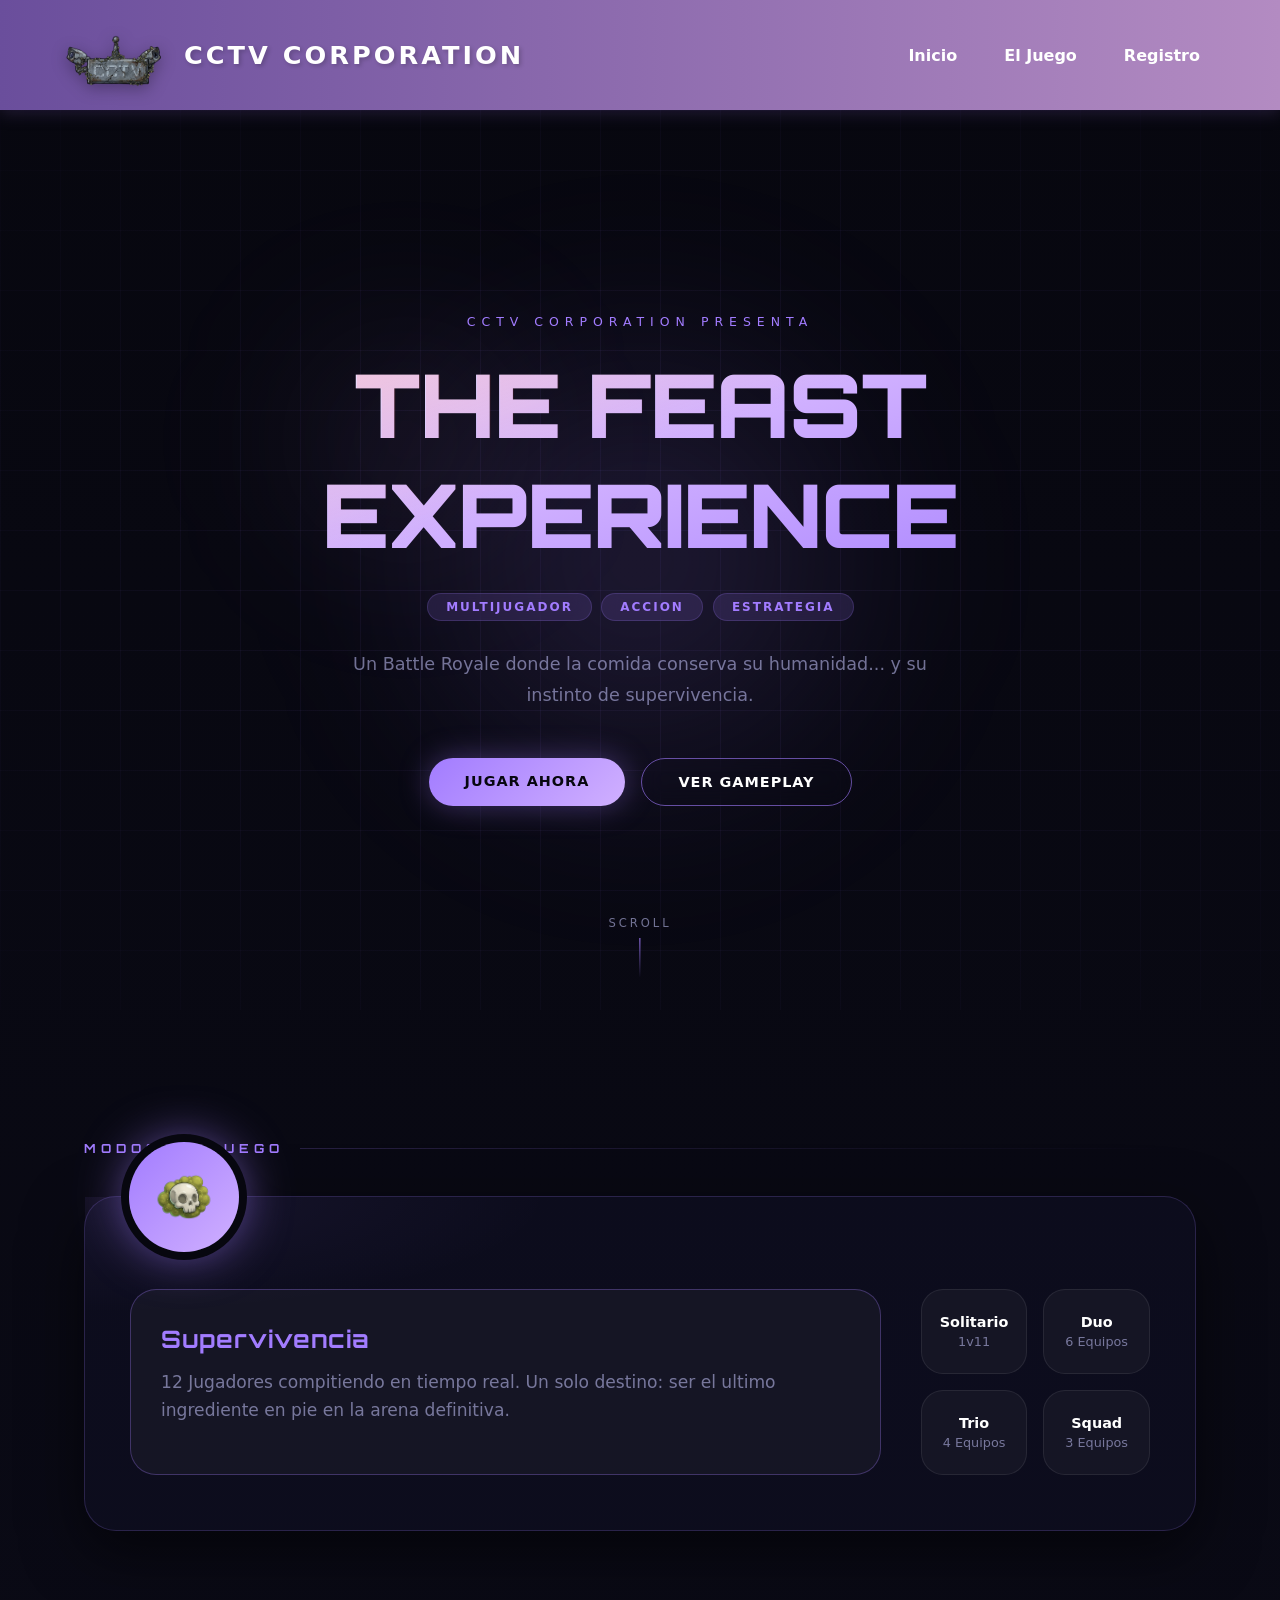
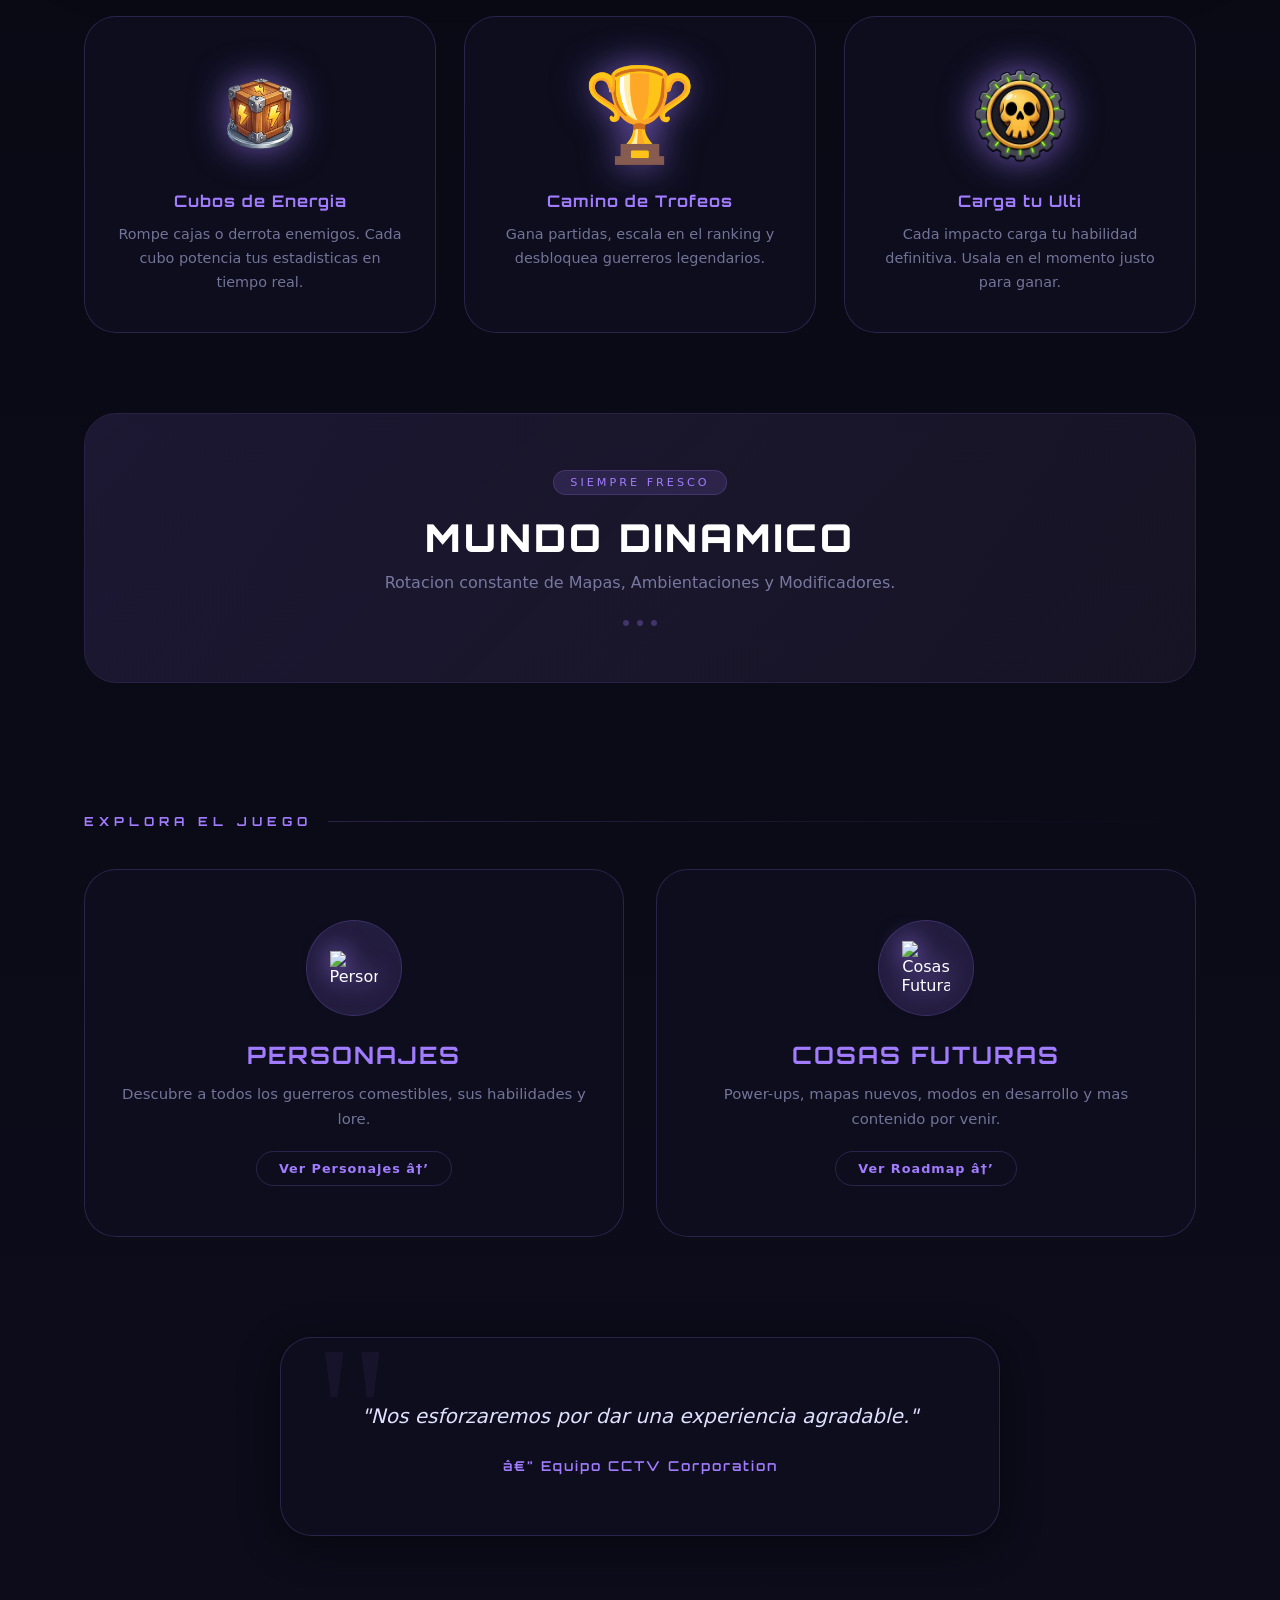
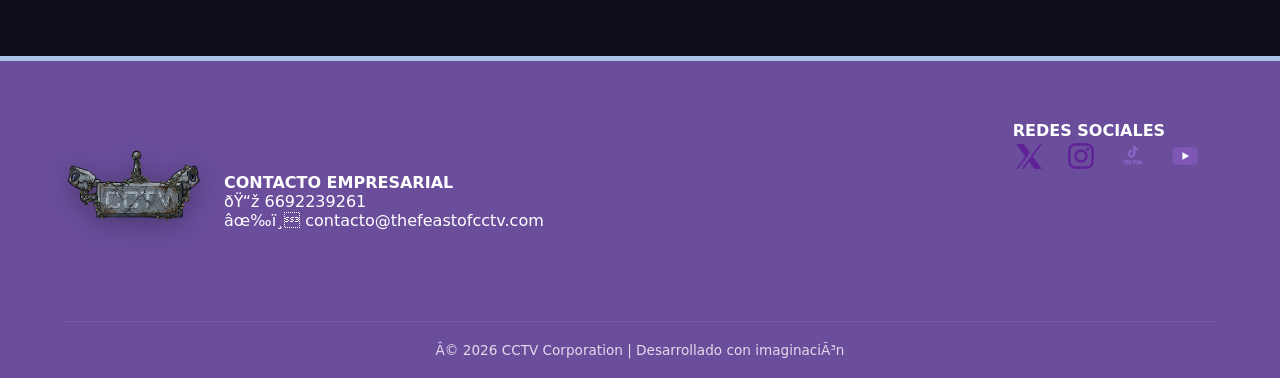
==== commit 1310f2dc: "Actualizar comojugar.html" ====
--- a/comojugar.html
+++ b/comojugar.html
@@ -23,7 +23,7 @@
         <li class="has-submenu">
           <span class="parent-title">El Juego</span>
           <ul class="submenu">
-            <li><a href="comojugar.html">InformaciÃ³n</a></li>
+            <li><a href="comojugar.html">Informacion</a></li>
             <li><a href="Personajes.html">Personajes</a></li>
             <li><a href="powerups.html">Cosas Futuras</a></li>
           </ul>
@@ -44,7 +44,7 @@
         <h1 class="glitch-text" data-text="THE FEAST EXPERIENCE">THE FEAST EXPERIENCE</h1>
         <div class="hero-badges">
           <span class="badge">Multijugador</span>
-          <span class="badge">AcciÃ³n</span>
+          <span class="badge">Accion</span>
           <span class="badge">Estrategia</span>
         </div>
         <p class="hero-subtitle">Un Battle Royale donde la comida conserva su humanidad... y su instinto de supervivencia.</p>
@@ -73,7 +73,7 @@
 
           <div class="main-content">
             <h3>Supervivencia</h3>
-            <p>12 Jugadores compitiendo en tiempo real. Un solo destino: ser el Ãºltimo ingrediente en pie en la arena definitiva.</p>
+            <p>12 Jugadores compitiendo en tiempo real. Un solo destino: ser el ultimo ingrediente en pie en la arena definitiva.</p>
           </div>
 
           <div class="satellite-cards">
@@ -88,8 +88,8 @@
       <section class="mechanics-section">
         <div class="mechanic-card">
           <div class="mech-icon-img"><img src="Img/Iconos/cubo_energia.png" alt="EnergÃ­a"></div>
-          <h3>Cubos de EnergÃ­a</h3>
-          <p>Rompe cajas o derrota enemigos. Cada cubo potencia tus estadÃ­sticas en tiempo real.</p>
+          <h3>Cubos de Energia</h3>
+          <p>Rompe cajas o derrota enemigos. Cada cubo potencia tus estadisticas en tiempo real.</p>
         </div>
         <div class="mechanic-card">
           <div class="mech-icon-img"><img src="Img/Iconos/Trofeo.png" alt="Trofeos"></div>
@@ -99,15 +99,15 @@
         <div class="mechanic-card">
           <div class="mech-icon-img"><img src="Img/Iconos/ulti.png" alt="Ulti"></div>
           <h3>Carga tu Ulti</h3>
-          <p>Cada impacto carga tu habilidad definitiva. Ãšsala en el momento justo para ganar.</p>
+          <p>Cada impacto carga tu habilidad definitiva. Usala en el momento justo para ganar.</p>
         </div>
       </section>
 
       <section class="rotation-banner">
         <div class="banner-inner">
           <div class="banner-pill">Siempre Fresco</div>
-          <h2>MUNDO DINÃMICO</h2>
-          <p>RotaciÃ³n constante de Mapas, Ambientaciones y Modificadores.</p>
+          <h2>MUNDO DINAMICO</h2>
+          <p>Rotacion constante de Mapas, Ambientaciones y Modificadores.</p>
           <div class="banner-dots">
             <span></span><span></span><span></span>
           </div>
@@ -132,7 +132,7 @@
               <img src="Img/Iconos/futuro-icon.png" alt="Cosas Futuras">
             </div>
             <h3>COSAS FUTURAS</h3>
-            <p>Power-ups, mapas nuevos, modos en desarrollo y mÃ¡s contenido por venir.</p>
+            <p>Power-ups, mapas nuevos, modos en desarrollo y mas contenido por venir.</p>
             <span class="explore-link">Ver Roadmap â†’</span>
           </a>
 
--- a/Css/informacion.css
+++ b/Css/informacion.css
@@ -1,9 +1,14 @@
 /* --- VARIABLES --- */
 :root {
     --neon-purple: #a27cff;
+    --neon-dim: rgba(162, 124, 255, 0.15);
+    --neon-glow: rgba(162, 124, 255, 0.6);
     --deep-bg: #0a0a14;
-    --card-bg: #141424;
-    --glass: rgba(30, 30, 50, 0.85);
+    --card-bg: rgba(14, 14, 30, 0.9);
+    --glass: rgba(255, 255, 255, 0.04);
+    --border: rgba(162, 124, 255, 0.2);
+    --border-hover: rgba(162, 124, 255, 0.6);
+    --muted: rgba(200, 200, 255, 0.55);
 }
 
 * {
@@ -13,73 +18,330 @@
 }
 
 body {
-    background: linear-gradient(to bottom, #0a0a14, #0f0f1a);
+    background: linear-gradient(to bottom, #07070f, #0d0d1c);
     color: white;
     font-family: 'Segoe UI', system-ui, sans-serif;
     overflow-x: hidden;
 }
 
-/* HERO */
+/* ── PARTÍCULAS ── */
+#particles {
+    position: fixed;
+    inset: 0;
+    pointer-events: none;
+    z-index: 0;
+    overflow: hidden;
+}
+
+.particle {
+    position: absolute;
+    width: 2px;
+    height: 2px;
+    background: var(--neon-purple);
+    border-radius: 50%;
+    opacity: 0;
+    animation: float-up linear infinite;
+}
+
+@keyframes float-up {
+    0%   { transform: translateY(100vh) scale(0); opacity: 0; }
+    10%  { opacity: 0.6; }
+    90%  { opacity: 0.2; }
+    100% { transform: translateY(-10vh) scale(1.5); opacity: 0; }
+}
+
+/* ── HERO ── */
 .gameplay-hero {
-    height: 56vh;
-    min-height: 440px;
-    display: flex;
+    position: relative;
+    min-height: 100vh;
+    display: flex;
+    align-items: center;
     justify-content: center;
-    align-items: center;
     text-align: center;
-    background: radial-gradient(circle at center, rgba(162, 124, 255, 0.22) 0%, transparent 70%);
+    overflow: hidden;
+    z-index: 1;
+}
+
+.hero-bg-grid {
+    position: absolute;
+    inset: 0;
+    background-image:
+        linear-gradient(rgba(162, 124, 255, 0.06) 1px, transparent 1px),
+        linear-gradient(90deg, rgba(162, 124, 255, 0.06) 1px, transparent 1px);
+    background-size: 60px 60px;
+    mask-image: radial-gradient(ellipse 80% 80% at 50% 50%, black 30%, transparent 100%);
+    -webkit-mask-image: radial-gradient(ellipse 80% 80% at 50% 50%, black 30%, transparent 100%);
+}
+
+.hero-orb {
+    position: absolute;
+    border-radius: 50%;
+    filter: blur(80px);
+    pointer-events: none;
+}
+
+.orb-1 {
+    width: 600px;
+    height: 600px;
+    background: radial-gradient(circle, rgba(162, 124, 255, 0.18) 0%, transparent 70%);
+    top: 50%;
+    left: 50%;
+    transform: translate(-50%, -50%);
+    animation: orb-pulse 6s ease-in-out infinite;
+}
+
+.orb-2 {
+    width: 300px;
+    height: 300px;
+    background: radial-gradient(circle, rgba(208, 160, 255, 0.12) 0%, transparent 70%);
+    top: 20%;
+    left: 20%;
+    animation: orb-drift 8s ease-in-out infinite alternate;
+}
+
+@keyframes orb-pulse {
+    0%, 100% { transform: translate(-50%, -50%) scale(1); opacity: 0.7; }
+    50%       { transform: translate(-50%, -50%) scale(1.15); opacity: 1; }
+}
+
+@keyframes orb-drift {
+    from { transform: translate(0, 0); }
+    to   { transform: translate(40px, 30px); }
+}
+
+.hero-content {
+    position: relative;
+    z-index: 2;
+    padding: 0 5%;
+}
+
+.hero-tagline {
+    font-size: 0.78rem;
+    letter-spacing: 6px;
+    color: var(--neon-purple);
+    text-transform: uppercase;
+    margin-bottom: 20px;
+    font-weight: 500;
 }
 
 .glitch-text {
-    font-size: clamp(2.6rem, 8vw, 5rem);
+    font-family: 'Orbitron', 'Segoe UI', sans-serif;
+    font-size: clamp(2.4rem, 8vw, 5.5rem);
     font-weight: 900;
-    background: linear-gradient(to bottom, #fff, var(--neon-purple));
+    background: linear-gradient(160deg, #fff 0%, #d0b0ff 50%, var(--neon-purple) 100%);
     -webkit-background-clip: text;
     -webkit-text-fill-color: transparent;
-    margin-bottom: 18px;
-}
-
-/* MAIN CONTAINER */
+    margin-bottom: 24px;
+    letter-spacing: -1px;
+    animation: text-shimmer 4s ease-in-out infinite;
+    position: relative;
+}
+
+.glitch-text::before {
+    content: attr(data-text);
+    position: absolute;
+    left: 2px;
+    top: 0;
+    background: linear-gradient(160deg, rgba(255, 80, 80, 0.3) 0%, transparent 50%);
+    -webkit-background-clip: text;
+    -webkit-text-fill-color: transparent;
+    animation: glitch-anim 5s infinite;
+}
+
+@keyframes text-shimmer {
+    0%, 100% { filter: brightness(1); }
+    50%       { filter: brightness(1.15); }
+}
+
+@keyframes glitch-anim {
+    0%, 90%, 100% { clip-path: none; transform: none; opacity: 0; }
+    92% { clip-path: inset(20% 0 60% 0); transform: translateX(-3px); opacity: 0.6; }
+    94% { clip-path: inset(60% 0 20% 0); transform: translateX(3px); opacity: 0.6; }
+    96% { clip-path: none; opacity: 0; }
+}
+
+.hero-badges {
+    display: flex;
+    gap: 10px;
+    justify-content: center;
+    margin-bottom: 28px;
+    flex-wrap: wrap;
+}
+
+.badge {
+    padding: 6px 18px;
+    border-radius: 100px;
+    border: 1px solid var(--border);
+    font-size: 0.75rem;
+    font-weight: 600;
+    letter-spacing: 2px;
+    text-transform: uppercase;
+    color: var(--neon-purple);
+    background: var(--neon-dim);
+    backdrop-filter: blur(10px);
+    transition: all 0.3s;
+}
+
+.badge:hover {
+    background: rgba(162, 124, 255, 0.25);
+    border-color: var(--neon-purple);
+    transform: translateY(-2px);
+}
+
+.hero-subtitle {
+    max-width: 600px;
+    margin: 0 auto 48px;
+    font-size: 1.1rem;
+    color: var(--muted);
+    line-height: 1.75;
+}
+
+.hero-cta-group {
+    display: flex;
+    gap: 16px;
+    justify-content: center;
+    flex-wrap: wrap;
+}
+
+.btn-primary {
+    padding: 15px 36px;
+    border-radius: 100px;
+    background: linear-gradient(135deg, var(--neon-purple), #d0b0ff);
+    color: #07070f;
+    font-weight: 700;
+    font-size: 0.9rem;
+    letter-spacing: 1px;
+    text-decoration: none;
+    text-transform: uppercase;
+    transition: all 0.3s;
+    box-shadow: 0 0 30px rgba(162, 124, 255, 0.35);
+}
+
+.btn-primary:hover {
+    transform: translateY(-3px);
+    box-shadow: 0 0 50px rgba(162, 124, 255, 0.55);
+}
+
+.btn-outline {
+    padding: 15px 36px;
+    border-radius: 100px;
+    border: 1px solid var(--border-hover);
+    color: #fff;
+    font-weight: 600;
+    font-size: 0.9rem;
+    letter-spacing: 1px;
+    text-decoration: none;
+    text-transform: uppercase;
+    transition: all 0.3s;
+    backdrop-filter: blur(10px);
+}
+
+.btn-outline:hover {
+    background: var(--neon-dim);
+    transform: translateY(-3px);
+}
+
+.hero-scroll-hint {
+    position: absolute;
+    bottom: 32px;
+    left: 50%;
+    transform: translateX(-50%);
+    display: flex;
+    flex-direction: column;
+    align-items: center;
+    gap: 8px;
+    color: var(--muted);
+    font-size: 0.72rem;
+    letter-spacing: 3px;
+    text-transform: uppercase;
+    z-index: 2;
+}
+
+.scroll-line {
+    width: 1px;
+    height: 40px;
+    background: linear-gradient(to bottom, var(--neon-purple), transparent);
+    animation: scroll-pulse 2s ease-in-out infinite;
+}
+
+@keyframes scroll-pulse {
+    0%, 100% { opacity: 0.4; transform: scaleY(1); }
+    50%       { opacity: 1; transform: scaleY(1.2); }
+}
+
+/* ── MAIN CONTAINER ── */
 .main-container {
     max-width: 1240px;
     margin: 0 auto;
-    padding: 0 5% 110px;
+    padding: 0 5% 120px;
+    position: relative;
+    z-index: 1;
 }
 
 .section-label {
-    font-size: 1.95rem;
-    margin: 95px 0 35px;
+    font-family: 'Orbitron', 'Segoe UI', sans-serif;
+    font-size: 0.78rem;
+    letter-spacing: 5px;
+    color: var(--neon-purple);
     text-transform: uppercase;
-    letter-spacing: 3px;
-    color: var(--neon-purple);
-}
-
-/* TARJETA PRINCIPAL */
+    margin: 130px 0 40px;
+    display: flex;
+    align-items: center;
+    gap: 16px;
+}
+
+.section-label::after {
+    content: '';
+    flex: 1;
+    height: 1px;
+    background: linear-gradient(to right, var(--border), transparent);
+}
+
+/* ── TARJETA PRINCIPAL ── */
 .bento-card-main {
     background: var(--card-bg);
-    border: 1px solid rgba(162, 124, 255, 0.35);
-    border-radius: 38px;
+    border: 1px solid var(--border);
+    border-radius: 32px;
     padding: 92px 45px 55px;
     position: relative;
     display: flex;
     gap: 40px;
+    overflow: visible;
+    transition: border-color 0.4s;
     box-shadow: 0 20px 60px rgba(0, 0, 0, 0.55);
 }
 
+.bento-card-main::before {
+    content: '';
+    position: absolute;
+    inset: 0;
+    background: radial-gradient(ellipse 60% 50% at 0% 0%, rgba(162, 124, 255, 0.08) 0%, transparent 70%);
+    pointer-events: none;
+}
+
+.bento-card-main:hover {
+    border-color: rgba(162, 124, 255, 0.45);
+}
+
 .floating-icon-main {
     position: absolute;
-    top: -48px;
-    left: -48px;
-    width: 118px;
-    height: 118px;
+    top: -55px;
+    left: 44px;
+    width: 110px;
+    height: 110px;
     background: linear-gradient(135deg, #a27cff, #d0b0ff);
     border-radius: 50%;
     display: flex;
     align-items: center;
     justify-content: center;
-    box-shadow: 0 0 45px rgba(162, 124, 255, 0.8);
+    box-shadow: 0 0 0 8px #07070f, 0 0 50px rgba(162, 124, 255, 0.7);
     z-index: 10;
-    border: 7px solid var(--deep-bg);
+    animation: float 4s ease-in-out infinite;
+}
+
+@keyframes float {
+    0%, 100% { transform: translateY(0); }
+    50%       { transform: translateY(-8px); }
 }
 
 .floating-icon-main img {
@@ -88,7 +350,6 @@
     object-fit: contain;
 }
 
-/* Supervivencia content */
 .main-content {
     flex: 1;
     background: var(--glass);
@@ -98,17 +359,19 @@
 }
 
 .main-content h3 {
-    color: var(--neon-purple);
-    font-size: 1.82rem;
+    font-family: 'Orbitron', 'Segoe UI', sans-serif;
+    color: var(--neon-purple);
+    font-size: 1.5rem;
     margin-bottom: 14px;
+    letter-spacing: 1px;
 }
 
 .main-content p {
     line-height: 1.65;
     font-size: 1.07rem;
-}
-
-/* Satellite cards */
+    color: var(--muted);
+}
+
 .satellite-cards {
     display: grid;
     grid-template-columns: 1fr 1fr;
@@ -116,14 +379,47 @@
 }
 
 .s-card {
-    background: rgba(255,255,255,0.06);
-    border: 1px solid rgba(255,255,255,0.12);
+    background: var(--glass);
+    border: 1px solid rgba(255, 255, 255, 0.08);
     padding: 24px 18px;
     border-radius: 22px;
     text-align: center;
-}
-
-/* Mecánicas - Iconos equilibrados */
+    transition: all 0.3s;
+    position: relative;
+    overflow: hidden;
+}
+
+.s-card::before {
+    content: '';
+    position: absolute;
+    inset: 0;
+    background: linear-gradient(135deg, var(--neon-dim), transparent);
+    opacity: 0;
+    transition: opacity 0.3s;
+}
+
+.s-card:hover {
+    border-color: var(--border);
+    transform: translateY(-3px);
+}
+
+.s-card:hover::before {
+    opacity: 1;
+}
+
+.s-info h4 {
+    font-size: 0.9rem;
+    font-weight: 600;
+    color: #fff;
+    margin-bottom: 4px;
+}
+
+.s-info p {
+    font-size: 0.8rem;
+    color: var(--muted);
+}
+
+/* ── MECÁNICAS ── */
 .mechanics-section {
     display: grid;
     grid-template-columns: repeat(auto-fit, minmax(280px, 1fr));
@@ -132,11 +428,38 @@
 }
 
 .mechanic-card {
-    background: var(--glass);
-    padding: 40px 25px 34px;
+    background: var(--card-bg);
+    padding: 44px 28px 38px;
     border-radius: 32px;
-    border: 1px solid rgba(255,255,255,0.1);
+    border: 1px solid var(--border);
     text-align: center;
+    position: relative;
+    overflow: hidden;
+    transition: all 0.4s cubic-bezier(0.34, 1.56, 0.64, 1);
+    cursor: default;
+}
+
+.mechanic-card::after {
+    content: '';
+    position: absolute;
+    bottom: 0;
+    left: 50%;
+    transform: translateX(-50%);
+    width: 60%;
+    height: 2px;
+    background: linear-gradient(to right, transparent, var(--neon-purple), transparent);
+    opacity: 0;
+    transition: opacity 0.4s;
+}
+
+.mechanic-card:hover {
+    transform: translateY(-8px);
+    border-color: rgba(162, 124, 255, 0.45);
+    box-shadow: 0 20px 60px rgba(0, 0, 0, 0.5), 0 0 40px rgba(162, 124, 255, 0.12);
+}
+
+.mechanic-card:hover::after {
+    opacity: 1;
 }
 
 .mech-icon-img {
@@ -151,58 +474,121 @@
     max-height: 100%;
     max-width: 100%;
     object-fit: contain;
-    filter: drop-shadow(0 0 15px rgba(162, 124, 255, 0.6));
-}
-
-/* MUNDO DINÁMICO */
+    filter: drop-shadow(0 0 18px rgba(162, 124, 255, 0.7));
+    transition: filter 0.3s, transform 0.3s;
+}
+
+.mechanic-card:hover .mech-icon-img img {
+    filter: drop-shadow(0 0 28px rgba(162, 124, 255, 1));
+    transform: scale(1.08) translateY(-3px);
+}
+
+.mechanic-card h3 {
+    font-family: 'Orbitron', 'Segoe UI', sans-serif;
+    color: var(--neon-purple);
+    font-size: 1rem;
+    font-weight: 700;
+    margin-bottom: 12px;
+    letter-spacing: 1px;
+}
+
+.mechanic-card p {
+    font-size: 0.9rem;
+    color: var(--muted);
+    line-height: 1.65;
+}
+
+/* ── MUNDO DINÁMICO ── */
 .rotation-banner {
     margin-top: 80px;
-    background: var(--glass);
     border-radius: 32px;
-    padding: 52px 40px;
+    border: 1px solid var(--border);
+    overflow: hidden;
+    position: relative;
+}
+
+.banner-inner {
+    position: relative;
+    padding: 56px 48px;
     text-align: center;
-    border: 1px solid rgba(162, 124, 255, 0.25);
-}
-
-.rotation-banner h2 {
-    color: var(--neon-purple);
-    font-size: 2.15rem;
-    margin-bottom: 16px;
-}
-
-/* ====================== MENSAJE DEL EQUIPO (lo que te faltaba) ====================== */
-.team-footer {
-    margin-top: 85px;
-    text-align: center;
-}
-
-.footer-card {
-    background: var(--glass);
-    border: 1px solid rgba(162, 124, 255, 0.28);
-    border-radius: 32px;
-    padding: 55px 40px;
-    max-width: 720px;
-    margin: 0 auto;
-    box-shadow: 0 10px 40px rgba(0, 0, 0, 0.4);
-}
-
-.footer-card p {
-    font-size: 1.25rem;
-    font-style: italic;
-    line-height: 1.75;
-    color: #e0e0ff;
-    margin-bottom: 22px;
-}
-
-.brand-signature {
-    color: var(--neon-purple);
-    font-weight: 600;
-    font-size: 1.15rem;
-}
-
-/* EXPLORE SECTION */
+    overflow: hidden;
+}
+
+.banner-inner::before {
+    content: '';
+    position: absolute;
+    inset: 0;
+    background: linear-gradient(135deg,
+        rgba(162, 124, 255, 0.12) 0%,
+        rgba(208, 160, 255, 0.06) 50%,
+        rgba(162, 124, 255, 0.12) 100%);
+    background-size: 200% 200%;
+    animation: gradient-shift 6s ease infinite;
+}
+
+@keyframes gradient-shift {
+    0%   { background-position: 0% 50%; }
+    50%  { background-position: 100% 50%; }
+    100% { background-position: 0% 50%; }
+}
+
+.banner-pill {
+    display: inline-block;
+    padding: 5px 16px;
+    border-radius: 100px;
+    background: var(--neon-dim);
+    border: 1px solid var(--border);
+    font-size: 0.7rem;
+    letter-spacing: 3px;
+    color: var(--neon-purple);
+    text-transform: uppercase;
+    margin-bottom: 18px;
+    position: relative;
+}
+
+.banner-inner h2 {
+    font-family: 'Orbitron', 'Segoe UI', sans-serif;
+    font-size: clamp(1.6rem, 4vw, 2.4rem);
+    font-weight: 900;
+    color: #fff;
+    margin-bottom: 12px;
+    letter-spacing: 3px;
+    position: relative;
+}
+
+.banner-inner p {
+    color: var(--muted);
+    font-size: 1rem;
+    position: relative;
+}
+
+.banner-dots {
+    display: flex;
+    justify-content: center;
+    gap: 8px;
+    margin-top: 28px;
+}
+
+.banner-dots span {
+    width: 6px;
+    height: 6px;
+    border-radius: 50%;
+    background: var(--neon-purple);
+    opacity: 0.3;
+    animation: dot-pulse 2s ease-in-out infinite;
+}
+
+.banner-dots span:nth-child(2) { animation-delay: 0.3s; }
+.banner-dots span:nth-child(3) { animation-delay: 0.6s; }
+
+@keyframes dot-pulse {
+    0%, 100% { opacity: 0.3; transform: scale(1); }
+    50%       { opacity: 1; transform: scale(1.5); }
+}
+
+/* ── EXPLORE SECTION ── */
 .explore-section {
-    margin-top: 95px;
+    margin-top: 100px;
 }
 
 .explore-grid {
@@ -212,44 +598,146 @@
 }
 
 .explore-card {
-    background: var(--glass);
-    border: 1px solid rgba(162, 124, 255, 0.35);
+    background: var(--card-bg);
+    border: 1px solid var(--border);
     border-radius: 32px;
-    padding: 45px 35px;
+    padding: 50px 36px;
     text-align: center;
     text-decoration: none;
     color: white;
-    transition: all 0.4s ease;
+    position: relative;
+    overflow: hidden;
+    transition: all 0.4s cubic-bezier(0.34, 1.56, 0.64, 1);
+}
+
+.explore-card::before {
+    content: '';
+    position: absolute;
+    inset: 0;
+    background: radial-gradient(ellipse 80% 60% at 50% 0%, rgba(162, 124, 255, 0.1) 0%, transparent 70%);
+    opacity: 0;
+    transition: opacity 0.4s;
 }
 
 .explore-card:hover {
     transform: translateY(-10px);
-    border-color: var(--neon-purple);
+    border-color: var(--border-hover);
+    box-shadow: 0 24px 70px rgba(0, 0, 0, 0.6), 0 0 50px rgba(162, 124, 255, 0.15);
+}
+
+.explore-card:hover::before {
+    opacity: 1;
 }
 
 .card-icon {
-    width: 100px;
-    height: 100px;
-    margin: 0 auto 25px;
-    background: rgba(162, 124, 255, 0.15);
+    width: 96px;
+    height: 96px;
+    margin: 0 auto 24px;
+    background: var(--neon-dim);
     border-radius: 50%;
+    border: 1px solid var(--border);
     display: flex;
     align-items: center;
     justify-content: center;
+    transition: all 0.3s;
+}
+
+.explore-card:hover .card-icon {
+    background: rgba(162, 124, 255, 0.22);
+    box-shadow: 0 0 30px rgba(162, 124, 255, 0.3);
 }
 
 .explore-card img {
-    width: 58%;
+    width: 52%;
     filter: drop-shadow(0 0 12px var(--neon-purple));
+    transition: transform 0.3s;
+}
+
+.explore-card:hover img {
+    transform: scale(1.1);
 }
 
 .explore-card h3 {
-    color: var(--neon-purple);
-    font-size: 1.85rem;
+    font-family: 'Orbitron', 'Segoe UI', sans-serif;
+    color: var(--neon-purple);
+    font-size: 1.5rem;
+    font-weight: 700;
     margin-bottom: 12px;
-}
-
-/* RESPONSIVE */
+    letter-spacing: 2px;
+}
+
+.explore-card p {
+    color: var(--muted);
+    font-size: 0.93rem;
+    line-height: 1.65;
+    margin-bottom: 20px;
+}
+
+.explore-link {
+    display: inline-block;
+    padding: 9px 22px;
+    border-radius: 100px;
+    border: 1px solid var(--border);
+    color: var(--neon-purple);
+    font-size: 0.8rem;
+    font-weight: 600;
+    letter-spacing: 1px;
+    transition: all 0.3s;
+}
+
+.explore-card:hover .explore-link {
+    background: var(--neon-dim);
+    border-color: var(--neon-purple);
+}
+
+/* ── TEAM FOOTER ── */
+.team-footer {
+    margin-top: 100px;
+    text-align: center;
+}
+
+.footer-card {
+    background: var(--card-bg);
+    border: 1px solid var(--border);
+    border-radius: 32px;
+    padding: 60px 48px;
+    max-width: 720px;
+    margin: 0 auto;
+    position: relative;
+    overflow: hidden;
+    box-shadow: 0 10px 40px rgba(0, 0, 0, 0.4);
+}
+
+.footer-card::before {
+    content: '"';
+    position: absolute;
+    top: -20px;
+    left: 32px;
+    font-size: 12rem;
+    font-family: Georgia, serif;
+    color: rgba(162, 124, 255, 0.06);
+    line-height: 1;
+    pointer-events: none;
+}
+
+.footer-card p {
+    font-size: 1.25rem;
+    font-style: italic;
+    line-height: 1.8;
+    color: #e0e0ff;
+    margin-bottom: 22px;
+    position: relative;
+}
+
+.brand-signature {
+    font-family: 'Orbitron', 'Segoe UI', sans-serif;
+    color: var(--neon-purple);
+    font-weight: 600;
+    font-size: 0.85rem;
+    letter-spacing: 2px;
+}
+
+/* ── RESPONSIVE ── */
 @media (max-width: 950px) {
     .section-label {
         margin-top: 105px;
@@ -263,11 +751,12 @@
     }
 
     .floating-icon-main {
-        top: -46px;
+        top: -44px;
         left: 50%;
         transform: translateX(-50%);
-        width: 115px;
-        height: 115px;
+        width: 110px;
+        height: 110px;
+        animation: none;
     }
 }
 
@@ -275,4 +764,9 @@
     .satellite-cards {
         grid-template-columns: 1fr;
     }
-}+
+    .hero-cta-group {
+        flex-direction: column;
+        align-items: center;
+    }
+}
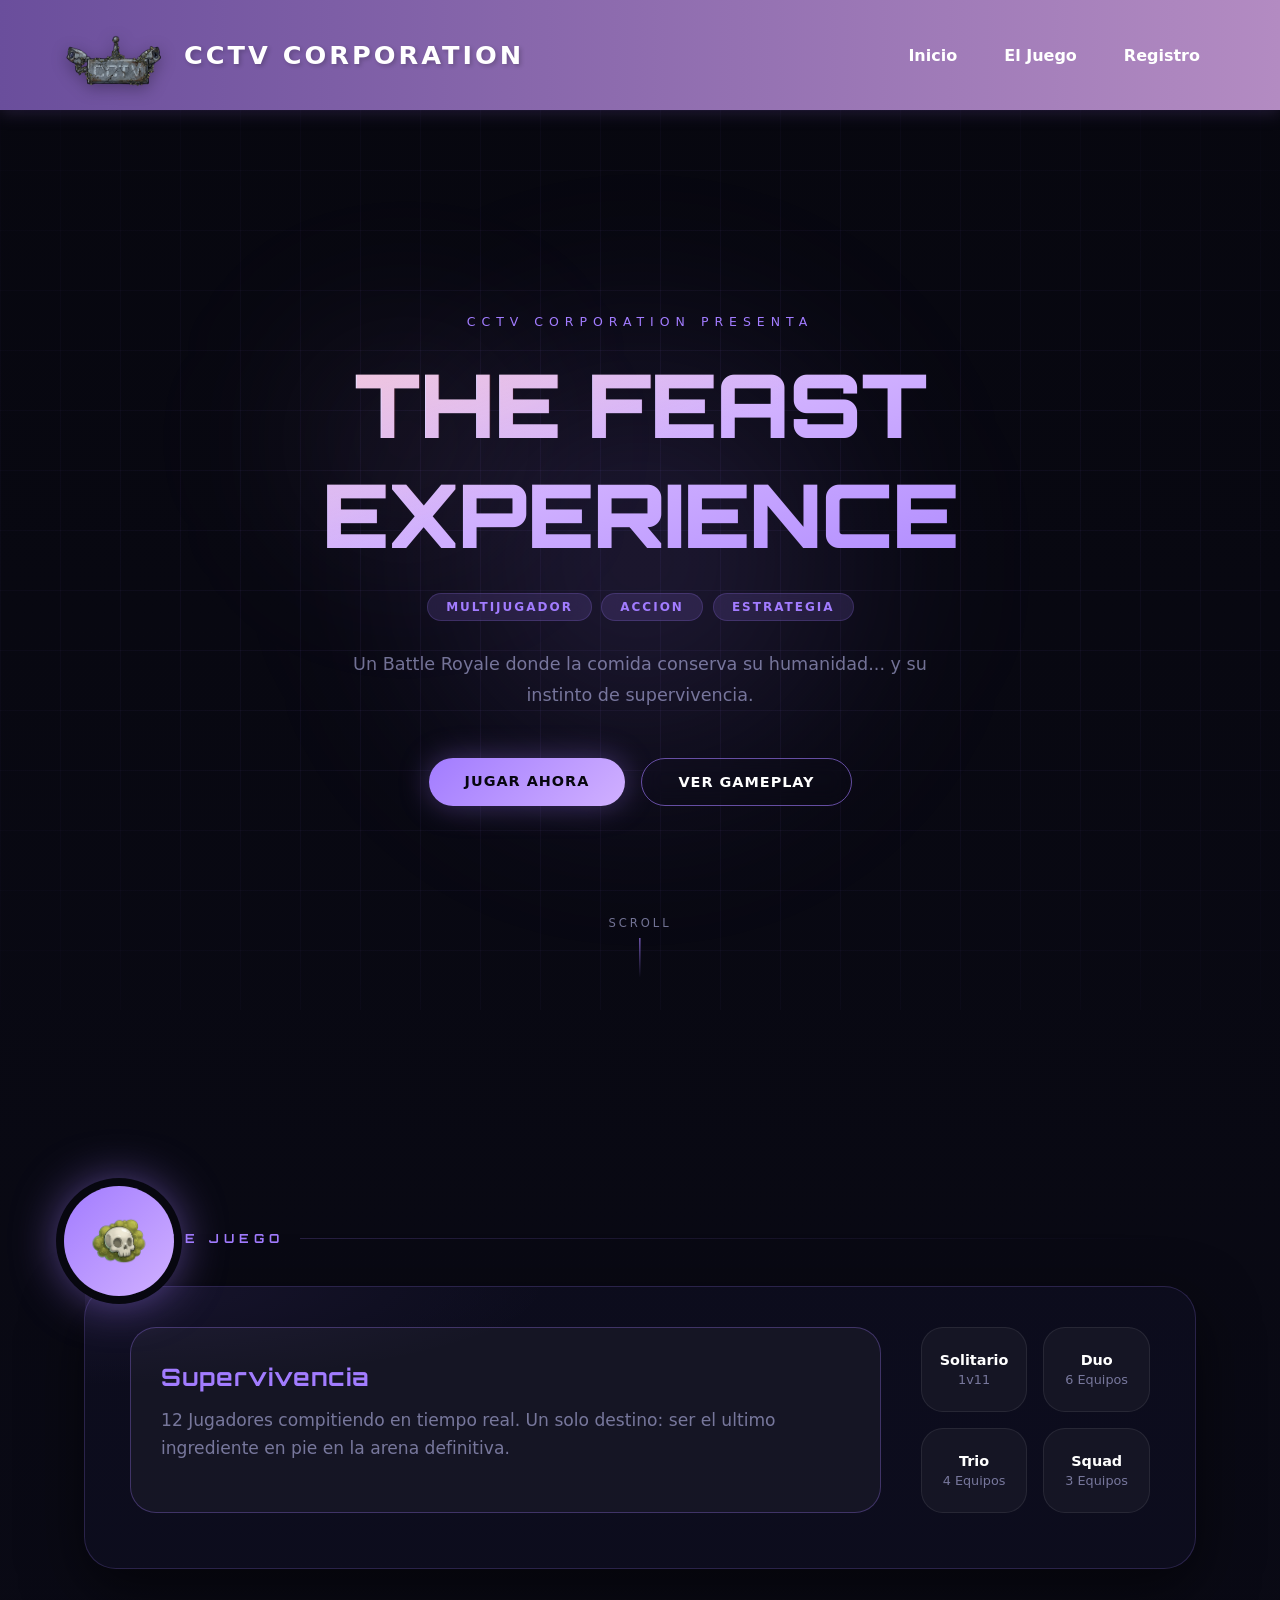
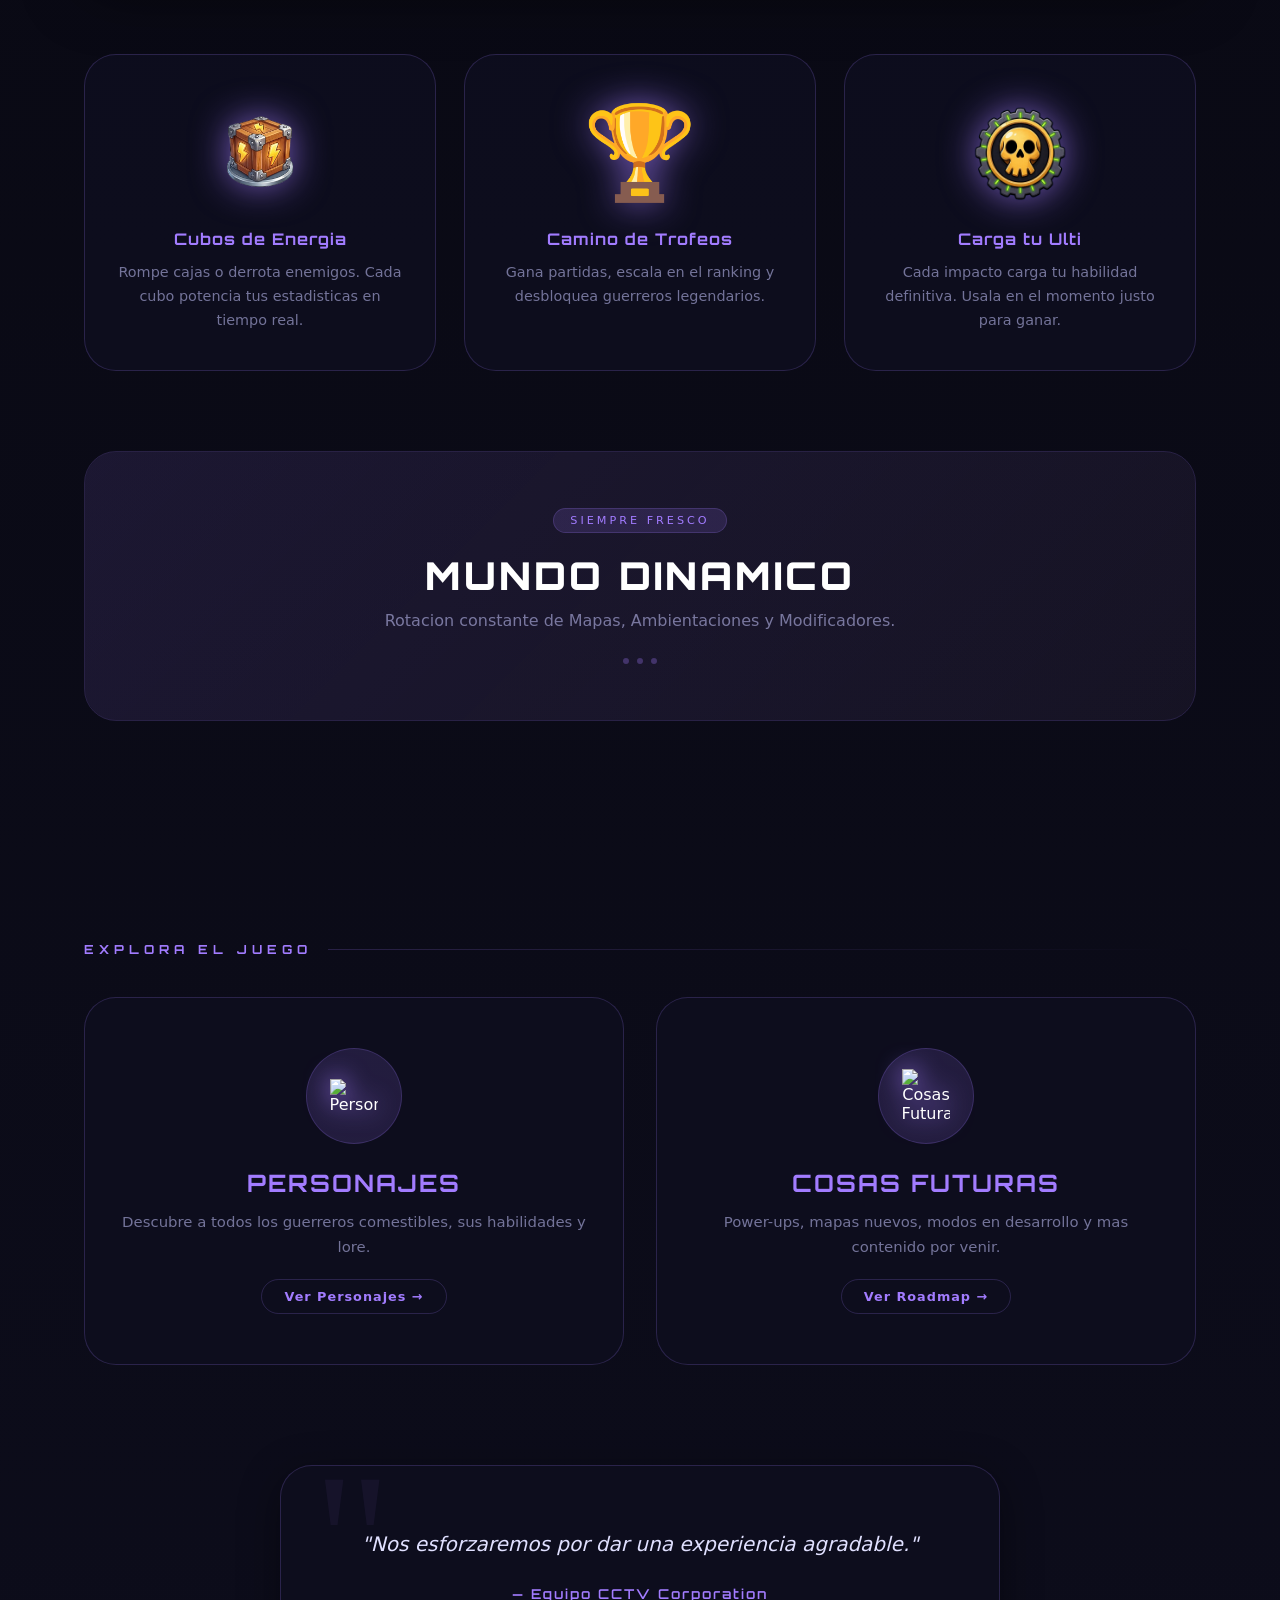
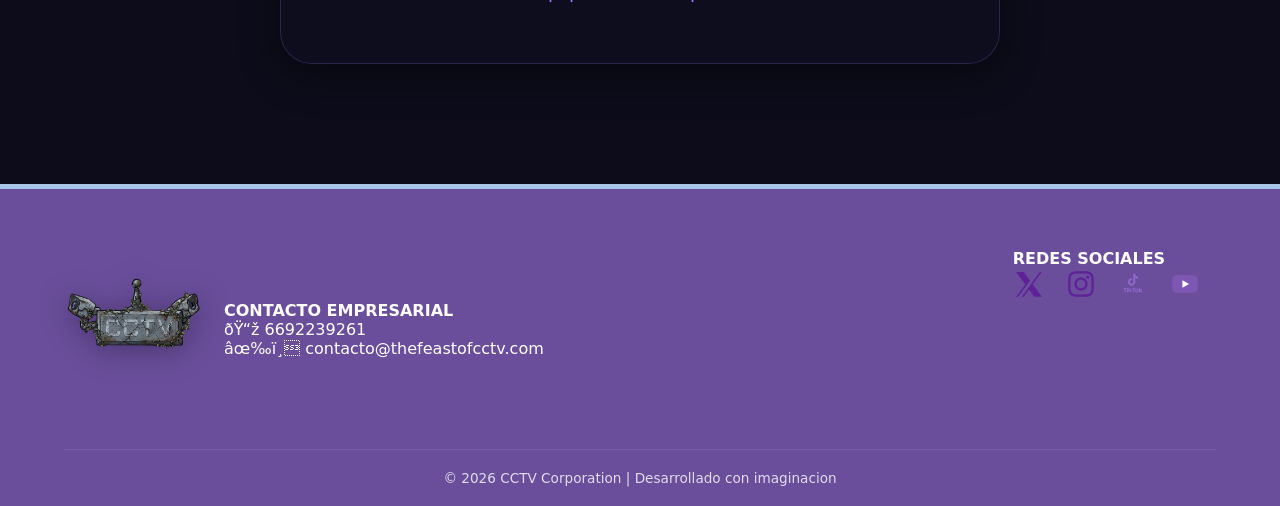
==== commit cebf7712: "Actualizar comojugar.html" ====
--- a/comojugar.html
+++ b/comojugar.html
@@ -3,7 +3,7 @@
 <head>
   <meta charset="UTF-8">
   <meta name="viewport" content="width=device-width, initial-scale=1.0">
-  <title>CCTV Corporation | InformaciÃ³n</title>
+  <title>CCTV Corporation | Informacion</title>
   <link rel="stylesheet" href="Css/estilos.css">
   <link rel="stylesheet" href="Css/informacion.css">
   <link rel="preconnect" href="https://fonts.googleapis.com">
@@ -66,28 +66,28 @@
       <section class="bento-section">
         <h2 class="section-label">Modos de Juego</h2>
 
-        <div class="bento-card-main">
+        <div class="bento-wrapper">
           <div class="floating-icon-main">
             <img src="Img/Iconos/corona.png" alt="Icono" class="custom-icon">
           </div>
-
-          <div class="main-content">
-            <h3>Supervivencia</h3>
-            <p>12 Jugadores compitiendo en tiempo real. Un solo destino: ser el ultimo ingrediente en pie en la arena definitiva.</p>
-          </div>
-
-          <div class="satellite-cards">
-            <div class="s-card"><div class="s-info"><h4>Solitario</h4><p>1v11</p></div></div>
-            <div class="s-card"><div class="s-info"><h4>Duo</h4><p>6 Equipos</p></div></div>
-            <div class="s-card"><div class="s-info"><h4>Trio</h4><p>4 Equipos</p></div></div>
-            <div class="s-card"><div class="s-info"><h4>Squad</h4><p>3 Equipos</p></div></div>
+          <div class="bento-card-main">
+            <div class="main-content">
+              <h3>Supervivencia</h3>
+              <p>12 Jugadores compitiendo en tiempo real. Un solo destino: ser el ultimo ingrediente en pie en la arena definitiva.</p>
+            </div>
+            <div class="satellite-cards">
+              <div class="s-card"><div class="s-info"><h4>Solitario</h4><p>1v11</p></div></div>
+              <div class="s-card"><div class="s-info"><h4>Duo</h4><p>6 Equipos</p></div></div>
+              <div class="s-card"><div class="s-info"><h4>Trio</h4><p>4 Equipos</p></div></div>
+              <div class="s-card"><div class="s-info"><h4>Squad</h4><p>3 Equipos</p></div></div>
+            </div>
           </div>
         </div>
       </section>
 
       <section class="mechanics-section">
         <div class="mechanic-card">
-          <div class="mech-icon-img"><img src="Img/Iconos/cubo_energia.png" alt="EnergÃ­a"></div>
+          <div class="mech-icon-img"><img src="Img/Iconos/cubo_energia.png" alt="Energia"></div>
           <h3>Cubos de Energia</h3>
           <p>Rompe cajas o derrota enemigos. Cada cubo potencia tus estadisticas en tiempo real.</p>
         </div>
@@ -124,7 +124,7 @@
             </div>
             <h3>PERSONAJES</h3>
             <p>Descubre a todos los guerreros comestibles, sus habilidades y lore.</p>
-            <span class="explore-link">Ver Personajes â†’</span>
+            <span class="explore-link">Ver Personajes &rarr;</span>
           </a>
 
           <a href="powerups.html" class="explore-card future-card">
@@ -133,7 +133,7 @@
             </div>
             <h3>COSAS FUTURAS</h3>
             <p>Power-ups, mapas nuevos, modos en desarrollo y mas contenido por venir.</p>
-            <span class="explore-link">Ver Roadmap â†’</span>
+            <span class="explore-link">Ver Roadmap &rarr;</span>
           </a>
 
         </div>
@@ -142,7 +142,7 @@
       <section class="team-footer">
         <div class="footer-card">
           <p>"Nos esforzaremos por dar una experiencia agradable."</p>
-          <span class="brand-signature">â€” Equipo CCTV Corporation</span>
+          <span class="brand-signature">&mdash; Equipo CCTV Corporation</span>
         </div>
       </section>
     </div>
@@ -171,7 +171,7 @@
     </div>
 
     <div class="footer-bottom">
-      Â© 2026 CCTV Corporation | Desarrollado con imaginaciÃ³n 
+      &copy; 2026 CCTV Corporation | Desarrollado con imaginacion 
     </div>
   </footer>
 
--- a/Css/informacion.css
+++ b/Css/informacion.css
@@ -284,7 +284,7 @@
     letter-spacing: 5px;
     color: var(--neon-purple);
     text-transform: uppercase;
-    margin: 130px 0 40px;
+    margin: 220px 0 40px;
     display: flex;
     align-items: center;
     gap: 16px;
@@ -302,7 +302,7 @@
     background: var(--card-bg);
     border: 1px solid var(--border);
     border-radius: 32px;
-    padding: 92px 45px 55px;
+    padding: 40px 45px 55px;
     position: relative;
     display: flex;
     gap: 40px;
@@ -325,7 +325,7 @@
 
 .floating-icon-main {
     position: absolute;
-    top: -55px;
+    top: -44px;
     left: 44px;
     width: 110px;
     height: 110px;
